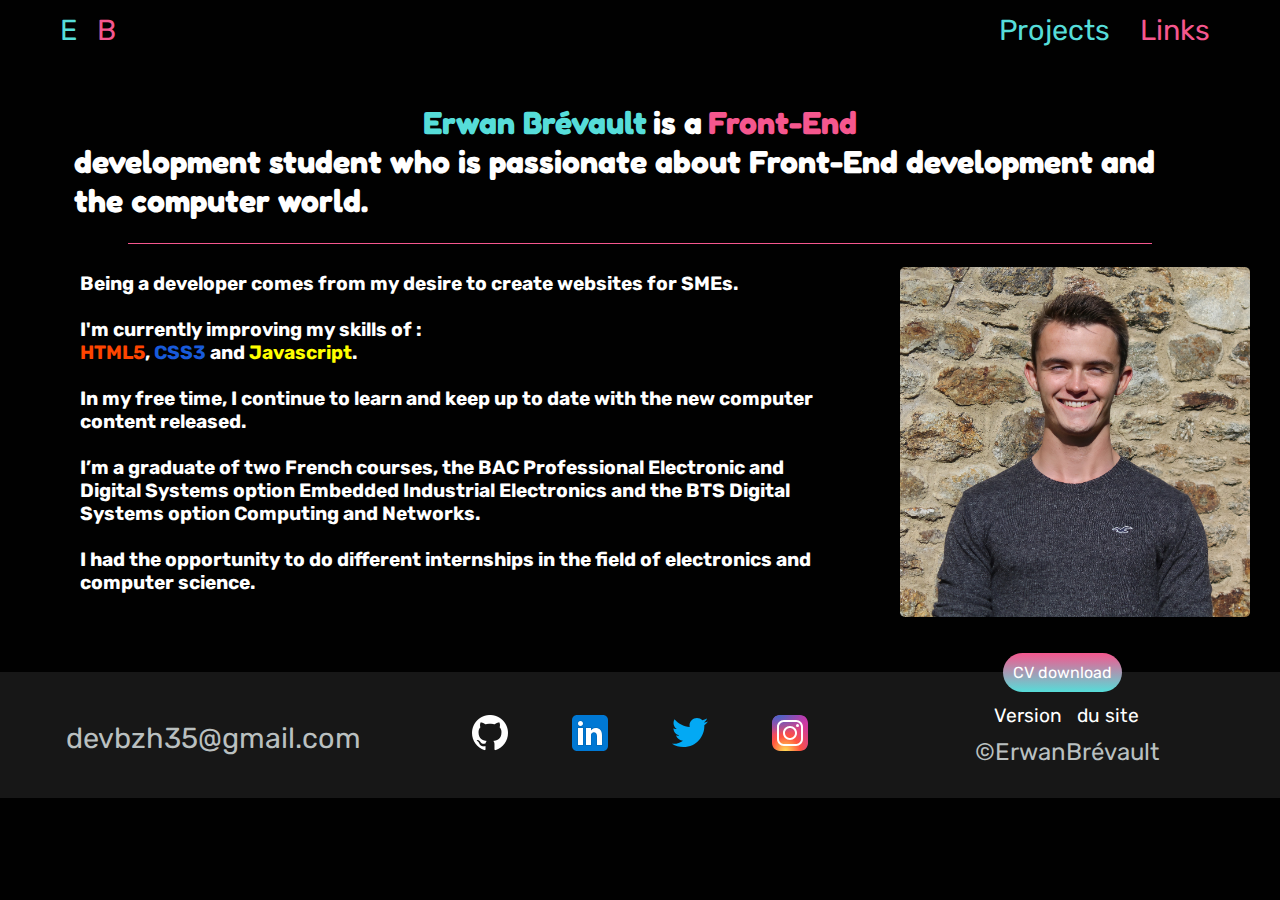
==== pages/en/index.html @ 04606137 "updateee" ====
<!DOCTYPE html>
<html lang="en">

<head>
  <meta charset="UTF-8" />
  <meta http-equiv="X-UA-Compatible" content="IE=edge" />
  <meta name="viewport" content="width=device-width, initial-scale=1.0" />
  <link rel="stylesheet" href="/pages/en/design/style.css" />
  <link href="https://emoji-css.afeld.me/emoji.css" rel="stylesheet" />
  <title>About Erwan</title>
</head>

<body>
  <!-- !header production -->
  <header>
    <section class="section-flex">
      <nav class="flex-nav nav-1">
        <p>
          <a href="/pages/en/index.html">
            <span class="colorBlue">E</span><span class="colorPink">B</span>
          </a>
        </p>
        <!--* create 3 buttons -->
        <ul>
          <li>
            <a href="/index.html"><i class="em em-fr"></i></a>
          </li>
          <li>
            <a href="/pages/en/pages/projects.html" class="colorBlue">Projects<i class="em em-dart"></i></a>
          </li>
          <li>
            <a href="/pages/en/pages/links.html" class="colorPink">Links<i class="em em-zap"></i></a>
          </li>
        </ul>
        <!-- *create button burger -->
        <div class="btn-burger">
          <div class="line-1"></div>
          <div class="line-2"></div>
          <div class="line-3"></div>
        </div>
      </nav>
      <div class="mobile-nav">
        <ul class="mobile-ul">
          <a href="/pages/en/pages/projects.html">Projects</a>
          </li>
          <li>
            <a href="/pages/en/pages/links.html">Links</a>
          </li>
          <li>
            <a href="/index.html">Version <i class="em em-fr"></i> du site</a>
          </li>
        </ul>
      </div>
    </section>
  </header>
  <!--? def title -->
  <h1>
    <span class="colorBlue">Erwan Brévault</span> is a <span class="colorPink">Front-End</span> development student who
    is
    passionate about Front-End development and the computer world.
  </h1>
  <hr class="hr">
  <!-- !create container -->
  <main>
    <section class="gridMain">
      <section class="gridFirst">
        <h2>
          <i class="em em-dart"></i> Being a developer comes from my desire to create websites for SMEs.
          <br><br>
          <i class="em em-art"></i> I'm currently improving my skills of : <br><span class="colorOrange">HTML5</span>,
          <span class="colorBlueB">CSS3</span> and <span class="colorYell">Javascript</span>.
          <br><br><i class="em em-chart_with_upwards_trend"></i> In my free time, I continue to learn and keep up to
          date
          with the new computer content released.
          <br><br><i class="em em-male-student"></i> I’m a graduate of two French courses, the BAC Professional
          Electronic
          and Digital Systems option Embedded Industrial Electronics and the BTS Digital Systems option Computing and
          Networks. <br><br> I had the opportunity to do different internships in the field of electronics and computer
          science.
        </h2>
      </section>
      <section class="gridSecond">
        <div class="img">
          <img class="sizepic" src="/pictures/profile-pic.jpg" alt="profile-picture" />
        </div>
        <a href="/ErwanBrevCV.pdf" download class="dwnld-btn">CV download</a>
      </section>
    </section>
    <!--! formspree contact form -->
    <script src="https://formspree.io/js/formbutton-v1.min.js" defer></script>
    <script>
      window.formbutton = window.formbutton || function () {
        (formbutton.q = formbutton.q || []).push(arguments)
      };
      /* customize formbutton below*/
      formbutton("create", {
        action: "https://formspree.io/f/xgedewzz",
        title: "How can we help?",
        fields: [{
            type: "email",
            label: "Email:",
            name: "email",
            required: true,
            placeholder: "your@email.com"
          },
          {
            type: "textarea",
            label: "Message:",
            name: "message",
            placeholder: "What's on your mind?",
          },
          {
            type: "submit"
          }
        ],
        styles: {
          title: {
            backgroundColor: "violet"
          },
          button: {
            backgroundColor: "violet"
          }
        }
      });
    </script>
  </main>
  <!-- !website's footer -->
  <footer>
    <section class="section-flex2">
      <nav class="wrapperFooter">
        <!-- *import social-logos -->
        <div class="wrapTop">
          <div id="pics">
            <a href="https://github.com/erwanbrev" target="_blank">
              <img src="/pictures/svg/icons8-github-4!.png" alt="github-logo" />
            </a>
            <a href="https://www.linkedin.com/in/erwanbrev/" target="_blank">
              <img src="/pictures/svg/icons8-linkedin.svg" alt="linkedin-logo" />
            </a>
            <a href="https://twitter.com/dev_bzh" target="_blank">
              <img src="/pictures/svg/icons8-twitter.svg" alt="twitter-logo" />
            </a>
            <a href="https://www.instagram.com/erwanbvt/" target="_blank"><img src="/pictures/svg/icons8-instagram.svg"
                alt="instagram-logo" />
            </a>
          </div>
        </div>
        <!-- *import mobile social-logos  -->
        <div id="picsMobile" class="wrapTop">
          <a href="https://github.com/erwanbrev">
            <img src="/pictures/svg/mobile/icons8-github-24-modified.png" alt="github-logo" />
          </a>
          <a href="https://www.linkedin.com/in/erwanbrev">
            <img src="/pictures/svg/mobile/icons8-linkedin.svg" alt="linkedin-logo" />
          </a>
          <a href="https://twitter.com/dev_bzh">
            <img src="/pictures/svg/mobile/icons8-twitter.svg" alt="twitter-logo" />
          </a>
          <a href="https://www.instagram.com/erwanbvt">
            <img src="/pictures/svg/mobile/icons8-instagram.svg" alt="instagram-logo" />
          </a>
        </div>
        <!-- !option to send mail after clicked -->
        <div id="mail" class="wrapBot">
          <a href="mailto:devbzh35@gmail.com">devbzh35@gmail.com</a>
        </div>
        <!-- *link to french version -->
        <div class="wrapSiteFR">
          <a href="/index.html">Version <i class="em em-fr"></i> du site</a>
        </div>
        <div class="wrapSign">
          <p>©ErwanBrévault</p>
        </div>
      </nav>
    </section>
  </footer>
  <script src="/pages/en/index.js"></script>
</body>

</html>
---- pages/en/design/style.css ----
/* police titre EB */
@import url("https://fonts.googleapis.com/css2?family=Fredoka+One&family=Rubik:wght@300;400;700&display=swap");

:root {
  --white: #ffffff;
  --pinkmo: #f5578e;
  --bluemo: #56ddd9;
  --grey: #bac0c0;
}

*,
*::after,
*::before {
  box-sizing: border-box;
  margin: 0;
  padding: 0;
}

/* bouton burger mobile */
.btn-burger div {
  height: 3px;
  width: 30px;
  background-color: var(--pinkmo);
  margin: 5px 0;
  transition: all 0.3s ease;
}

.btn-burger {
  display: none;
}

.mobile-nav {
  display: none;
}

/*!header building */

header {
  height: 80px;
}

.section-flex {
  height: 100%;
  margin-top: 1%;
}

nav {
  display: flex;
  align-items: center;
  justify-content: space-between;
}

/**sizing of logo */
nav p {
  margin-left: 50px;
}

nav span {
  font-size: 1.8rem;
  margin: 0 10px;
}

nav a {
  text-decoration: none;
}

/**button display*/
nav ul {
  list-style: none;
  display: flex;
  margin-right: 50px;
  margin-left: 50px;
}

nav ul li {
  font-size: 1.8rem;
  margin: 0 10px;
}

nav i {
  font-size: 20px;
  margin: 0 5px;
}

.colorWhite {
  color: var(--white);
}

.colorBlue {
  color: var(--bluemo);
}

.colorPink {
  color: var(--pinkmo);
}

.colorOrange {
  color: orangered;
}

.colorYell {
  color: yellow;
}

.colorBlueB {
  color: #185ada;
}

.colorGrey {
  color: var(--grey);
}

/* apparence des options */
ul a {
  text-decoration: none;
  color: var(--white);
}


body {
  font-family: "Rubik", "Arial";
  font-style: normal;
  background-color: #010101;
  background-size: cover;
  color: var(--white);
}

h1 {
  display: flex;
  font-family: "Fredoka One", "Arial";
  width: 90%;
  margin: auto;
  flex-wrap: wrap;
  justify-content: center;
  padding: 10px;
}

h1 span {
  margin: 0 .5%;
}

.hr {
  margin: 1% auto;
  background-color: var(--pinkmo);
  height: 1px;
  width: 80%;
  border: none;
}

.gridMain {
  display: grid;
  grid-template-columns: repeat(2, 1fr);
  grid-template-rows: repeat(1, 1fr);
  justify-items: center;
  margin: 1% 5%;
}

.gridFirst {
  grid-column: 1;
  grid-row: 1;
  width: 800px;
}

.gridSecond {
  grid-column: 2;
  grid-row: 1;
  margin-top: 3%;
  margin-left: 20%;
}

h2 {
  padding: 2%;
  font-size: 120%;
  width: 100%;
}

a.dwnld-btn {
  text-decoration: none;
  padding: 10px;
  background: linear-gradient(var(--pinkmo), var(--bluemo));
  color: white;
  border-radius: 25px;
  margin: 2.5% 8%;
  position: absolute;
  z-index: 3;
}

a.dwnld-btn:hover {
  background: linear-gradient(var(--bluemo), var(--pinkmo));
}

.img {
  display: block;
  position: relative;
  z-index: 1;
}

.sizepic {
  width: 350px;
  border-radius: 5px;
}

/* !website's footer */

.section-flex2 {
  display: grid;
  align-content: center;
}

footer {
  margin-top: 4%;
  display: grid;
  background-color: #171717;
  height: 14vh;
}

.wrapperFooter {
  width: 100%;
  display: grid;
  grid-template-columns: repeat(3, 1fr);
  grid-template-rows: repeat(2, 1fr);
  justify-items: center;
  align-items: center;
}

.wrapTop {
  grid-column: 2;
  grid-row: 1 / 3;
}

.wrapBot {
  grid-column: 1;
  grid-row: 1 / 3;
}

.wrapSiteFR {
  grid-column: 3;
  grid-row: 1;
  margin-bottom: 2%;
}

.wrapSiteFR a {
  list-style: none;
  text-decoration: none;
  color: var(--white);
  font-size: 1.2rem;
}

.wrapSign {
  grid-column: 3;
  grid-row: 2;
  color: var(--grey);
  font-size: 1.5rem;
}

.wrapSign p {
  margin-left: 0;
}

#pics {
  display: flex;
  width: 400px;
  justify-content: space-around;
}

#picsMobile {
  display: none;
}

#mail {
  margin-top: 5px;
  font-size: 1.8rem;
}

#mail a {
  text-decoration: none;
  color: var(--grey);
}

/*  */
/*  */
/*  */
/*  */
/*  */
/*  */
/*  */
/* ?footer resize full window */
@media screen and (max-width: 780px) {

  /* ! header */
  header {
    margin-top: 2%;
  }

  nav ul {
    margin-right: 2%;
  }

  .section-flex {
    width: 100%;
  }

  nav p {
    margin-left: 2%;
  }

  /* ! container */
  a.dwnld-btn {
    margin: 4% 14%;
  }

  h1 {
    width: 80%;
    font-size: 180%;
    justify-content: flex-start;
  }

  h1 span {
    margin: 0 0.8%;
  }

  .hr {
    height: 3px;
    margin: 2% auto;
  }

  .gridMain {
    display: grid;
    grid-template-columns: repeat(1, 1fr);
    grid-template-rows: repeat(1, 1fr);
    justify-items: center;
    margin: 5% 5%;
  }

  .gridFirst {
    grid-column: 1;
    grid-row: 1;
    width: 90%;
  }

  .gridSecond {
    margin-top: 10%;
    grid-column: 1;
    grid-row: 2;
    margin-left: 0;
  }

  /* MAIN */
  h2 {
    padding: 2%;
    font-size: 120%;
    width: 100%;
    line-height: 140%;
  }

  .img {
    display: block;
  }

  .sizepic {
    width: 320px;
  }


  /* !footer */

  #picsMobile {
    display: none;
  }

  footer {
    margin-top: 15%;
    width: 100%;
    height: 23vh;
  }

  .wrapperFooter {
    width: 100%;
    display: grid;
    grid-template-columns: repeat(1, 1fr);
    grid-template-rows: repeat(2, 1fr);
    justify-items: center;
  }

  .wrapTop {
    margin-top: 2%;
    width: 80%;
    grid-column: 1;
    grid-row: 1;
  }

  .wrapBot {
    grid-column: 1;
    grid-row: 2;
  }

  .wrapSiteFR {
    display: none;
  }

  .wrapSign {
    grid-column: 1;
    grid-row: 3;
    color: var(--bluemo);
    margin-bottom: 2%;
    font-size: 100%;
  }

  nav #pics {
    display: flex;
    justify-content: space-around;
    margin-left: 16%;
  }

  nav #picsMobile {
    display: none;
  }

  nav #mail {
    display: flex;
    font-size: 1rem;
    justify-content: center;
    width: 150px;
  }

  #mail a {
    text-decoration: none;
    color: var(--grey);
    font-size: 140%;
  }

}

/*  */
/*  */
/*  */
/*  */
/*  */
/*  */
/*  */
/*? mobile size */
/* ?400 x 786 */
@media screen and (max-width: 600px) {
  header {
    height: 50px;
    margin-bottom: 10px;
  }

  .section-flex {
    margin-bottom: 10px;
  }

  nav span {
    font-size: 1.8rem;
    margin: 0 10px;
  }

  nav a {
    text-decoration: none;
  }

  nav ul li {
    display: none;
  }

  nav p {
    margin-left: 10px;
  }

  /* button burger */
  .mobile-nav {
    display: inline-block;
    background: linear-gradient(#f5578e, #56ddd9);
    border-radius: 5px;
    width: 90%;
    top: 10%;
    right: 0;
    /* position and overflow are important to hide the menu burger */
    position: fixed;
    overflow: hidden;
    transform: translateX(100%);
    transition: transform 0.5s ease-in;
  }

  .mobile-ul {

    list-style: none;
    display: flex;
    flex-direction: column;
    align-items: center;
    justify-content: space-around;
    height: 40vh;
  }

  .mobile-ul a {
    color: var(--white);
  }

  .btn-burger {
    display: block;
    margin-right: 10px;
  }

  .mobile-nav-active {
    transform: translateX(-5%);
  }

  a.dwnld-btn {
    margin: 6% 8.5%;
  }

  h1 {
    width: 80%;
    flex-wrap: wrap;
    font-size: 140%;
    margin-left: 12%;
    padding: 10px;
  }

  h1 span {
    margin: 0 1%;
  }

  .hr {
    height: 3px;
    margin: 2% auto;
  }

  .gridMain {
    display: grid;
    grid-template-columns: repeat(1, 1fr);
    grid-template-rows: repeat(1, 1fr);
    justify-items: center;
    margin: 5% 5%;
  }

  .gridFirst {
    grid-column: 1;
    grid-row: 1;
    width: 300px;
  }

  .gridSecond {
    margin-top: 10%;
    grid-column: 1;
    grid-row: 2;
    margin-left: 0;
  }

  /* MAIN */
  h2 {
    padding: 2%;
    font-size: 90%;
    width: 100%;
    line-height: 140%;
  }

  .img {
    display: block;
  }

  .sizepic {
    width: 180px;
  }

  /* !footer */
  #pics {
    display: none;
  }

  footer {
    margin-top: 24%;
    display: grid;
    background-color: #171717;
    height: 14vh;
  }

  .wrapperFooter {
    width: 100%;
    display: grid;
    grid-template-columns: repeat(1, 1fr);
    grid-template-rows: repeat(2, 1fr);
    justify-items: center;
  }

  .wrapTop {
    margin-top: 2%;
    grid-column: 1;
    grid-row: 1;
  }

  .wrapBot {
    grid-column: 1;
    grid-row: 2;
    margin-left: 8%;
  }

  .wrapSiteFR {
    display: none;
  }

  .wrapSign {
    grid-column: 1;
    grid-row: 3;
    color: var(--bluemo);
    margin-bottom: 2%;
    font-size: .8rem;
  }

  nav #pics {
    display: none;
  }

  nav #picsMobile {
    display: flex;
    width: 60%;
    justify-content: space-around;
  }

  nav #mail {
    display: flex;
    margin-top: 5px;
    font-size: 1rem;
    justify-content: center;
    width: 150px;
    margin-right: 30px;
  }

  #mail a {
    text-decoration: none;
    color: var(--grey);
    font-size: 100%;
  }


  /* La classe toggle est créée directement en JS */
  .toggle .line-1 {
    transform: rotate(45deg) translateX(11px);
  }

  .toggle .line-2 {
    opacity: 0;
  }

  .toggle .line-3 {
    transform: rotate(-45deg) translateX(11px);
  }

  .mobile-img {
    display: block;
  }

  .desktop-img {
    display: none;
  }
}

/*  */
/*  */
/*  */
/*  */
/*  */
/*  */
/* ?1920 x 1080 PC  */
@media screen and (min-width: 1920px) {
  /* ?navbar */

  .flex-nav {
    height: 100px;
    margin-top: 1%;
  }

  /* ?definition du header */

  header {
    height: 80px;
  }

  nav span {
    font-size: 2.5rem;
    margin: 0 10px;
  }

  /* ?look of three options */

  nav ul li {
    font-size: 2.3rem;
    margin: 0 10px;
  }

  .gridMain {
    display: grid;
    grid-template-columns: repeat(2, 1fr);
    grid-template-rows: repeat(1, 1fr);
    justify-items: center;
    margin: 2% 5%;
  }

  .gridFirst {
    grid-column: 1;
    grid-row: 1;
    width: 1000px;
  }

  .gridSecond {
    grid-column: 2;
    grid-row: 1;
    margin-top: 2%;
    margin-left: 20%;
  }

  h2 {
    padding: 2%;
    font-size: 140%;
    width: 100%;
    line-height: 140%;
  }

  a.dwnld-btn {
    padding: 15px;
    margin: 3% 6.5%;
  }

  .img {
    display: block;
  }

  .sizepic {
    margin-top: 3%;
    width: 450px;
  }

  footer {
    margin-top: 5%;
    display: grid;
    background-color: #171717;
    height: 14vh;
  }

  .flex-nav2 {
    max-width: 100%;
    margin-top: 25px;
  }

  #pics {
    display: flex;
    width: 350px;
    margin-left: 20px;
    justify-content: space-around;
  }

  #picsMobile {
    display: none;
  }

  #mail {
    display: flex;
    margin-top: 5px;
    font-size: 1.8rem;
    justify-content: center;
    width: 300px;
    margin-right: 100px;
  }

  #mail a {
    text-decoration: none;
    color: var(--grey);
  }
}
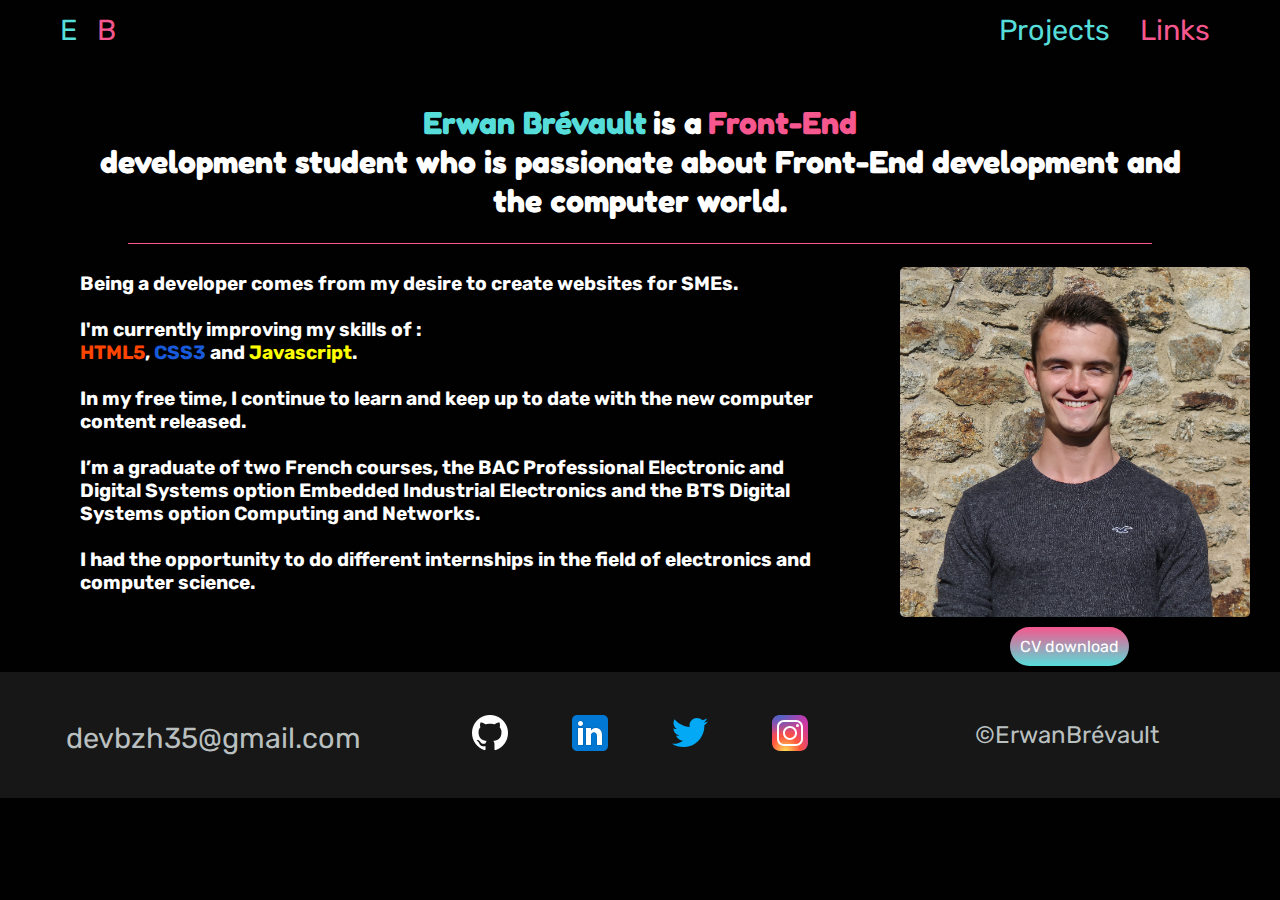
==== commit 5a9ed7e9: "maj" ====
--- a/pages/en/index.html
+++ b/pages/en/index.html
@@ -14,7 +14,7 @@
   <!-- !header production -->
   <header>
     <section class="section-flex">
-      <nav class="flex-nav nav-1">
+      <nav>
         <p>
           <a href="/pages/en/index.html">
             <span class="colorBlue">E</span><span class="colorPink">B</span>
@@ -164,10 +164,6 @@
         <div id="mail" class="wrapBot">
           <a href="mailto:devbzh35@gmail.com">devbzh35@gmail.com</a>
         </div>
-        <!-- *link to french version -->
-        <div class="wrapSiteFR">
-          <a href="/index.html">Version <i class="em em-fr"></i> du site</a>
-        </div>
         <div class="wrapSign">
           <p>©ErwanBrévault</p>
         </div>
--- a/pages/en/design/style.css
+++ b/pages/en/design/style.css
@@ -132,6 +132,7 @@
   margin: auto;
   flex-wrap: wrap;
   justify-content: center;
+  text-align: center;
   padding: 10px;
 }
 
@@ -180,7 +181,7 @@
   background: linear-gradient(var(--pinkmo), var(--bluemo));
   color: white;
   border-radius: 25px;
-  margin: 2.5% 8%;
+  margin: .5% 8.6%;
   position: absolute;
   z-index: 3;
 }
@@ -233,22 +234,9 @@
   grid-row: 1 / 3;
 }
 
-.wrapSiteFR {
-  grid-column: 3;
-  grid-row: 1;
-  margin-bottom: 2%;
-}
-
-.wrapSiteFR a {
-  list-style: none;
-  text-decoration: none;
-  color: var(--white);
-  font-size: 1.2rem;
-}
-
 .wrapSign {
   grid-column: 3;
-  grid-row: 2;
+  grid-row: 1 / 3;
   color: var(--grey);
   font-size: 1.5rem;
 }
@@ -312,7 +300,7 @@
   h1 {
     width: 80%;
     font-size: 180%;
-    justify-content: flex-start;
+    justify-content: center;
   }
 
   h1 span {
@@ -506,13 +494,13 @@
   }
 
   a.dwnld-btn {
-    margin: 6% 8.5%;
+    margin: 6% 8%;
   }
 
   h1 {
-    width: 80%;
     flex-wrap: wrap;
     font-size: 140%;
+    justify-content: center;
     margin-left: 12%;
     padding: 10px;
   }
@@ -718,7 +706,7 @@
 
   a.dwnld-btn {
     padding: 15px;
-    margin: 3% 6.5%;
+    margin: 1.2% 8.6%;
   }
 
   .img {
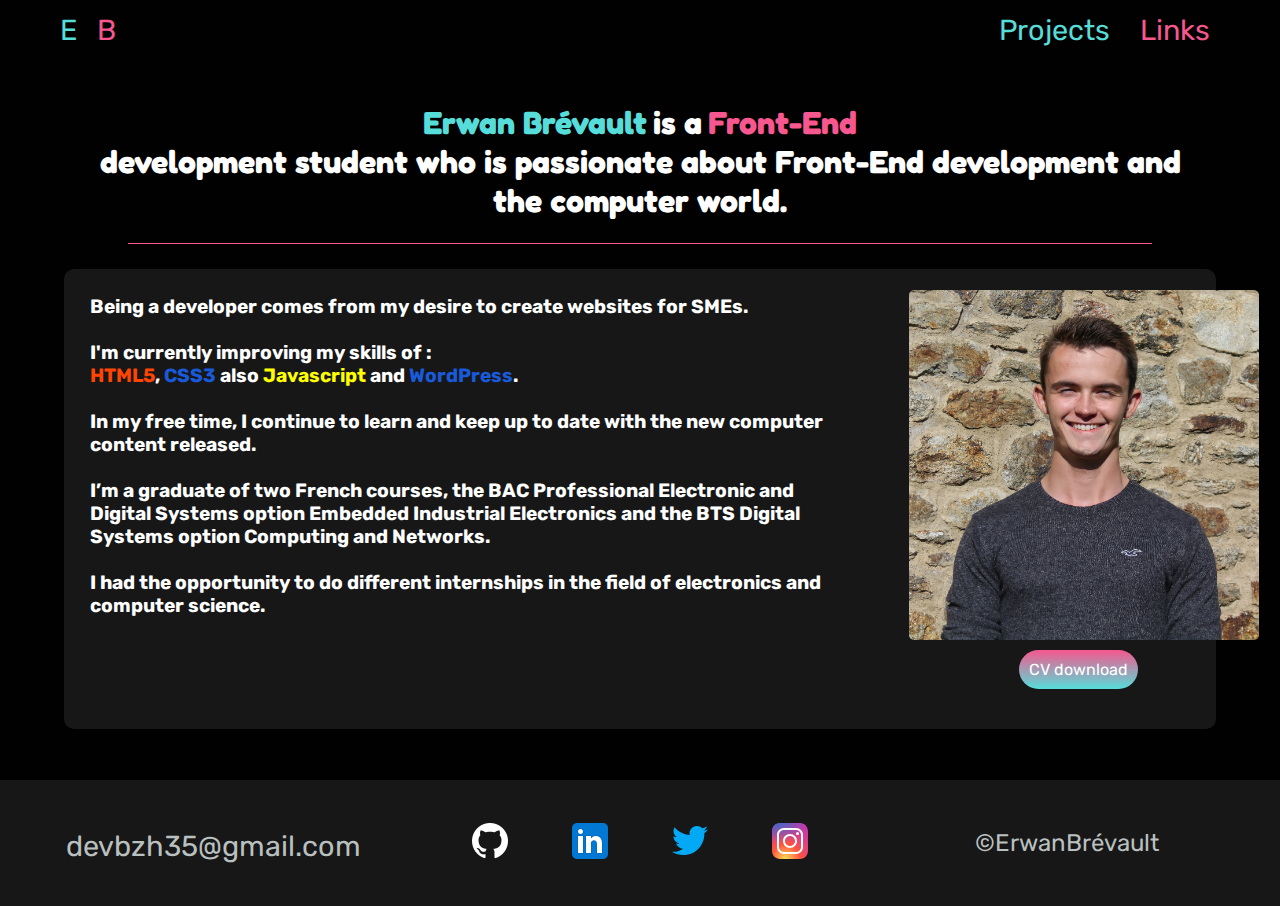
==== commit 6658d685: "last but not least" ====
--- a/pages/en/index.html
+++ b/pages/en/index.html
@@ -41,13 +41,14 @@
       </nav>
       <div class="mobile-nav">
         <ul class="mobile-ul">
-          <a href="/pages/en/pages/projects.html">Projects</a>
+          <li>
+            <a href="/pages/en/pages/projects.html">Projects<i class="em em-dart"></i></a>
           </li>
           <li>
-            <a href="/pages/en/pages/links.html">Links</a>
+            <a href="/pages/en/pages/links.html">Links<i class="em em-zap"></i></a>
           </li>
           <li>
-            <a href="/index.html">Version <i class="em em-fr"></i> du site</a>
+            <a href="/index.html"><i class="em em-fr"></i></a>
           </li>
         </ul>
       </div>
@@ -67,8 +68,11 @@
         <h2>
           <i class="em em-dart"></i> Being a developer comes from my desire to create websites for SMEs.
           <br><br>
-          <i class="em em-art"></i> I'm currently improving my skills of : <br><span class="colorOrange">HTML5</span>,
-          <span class="colorBlueB">CSS3</span> and <span class="colorYell">Javascript</span>.
+          <i class="em em-art"></i> I'm currently improving my skills of : <br><span class="colorOrange"
+            title="Language to structure a web site">HTML5</span>,
+          <span class="colorBlueB" title="Language to design a web interface">CSS3</span> also <span class="colorYell"
+            title="Language to make a web interface dynamic">Javascript</span> and
+          <span class="colorBlueB" title="CMS the most used in the world, 90% of existing sites">WordPress</span>.
           <br><br><i class="em em-chart_with_upwards_trend"></i> In my free time, I continue to learn and keep up to
           date
           with the new computer content released.
--- a/pages/en/design/style.css
+++ b/pages/en/design/style.css
@@ -6,6 +6,7 @@
   --pinkmo: #f5578e;
   --bluemo: #56ddd9;
   --grey: #bac0c0;
+  --bgtwo: #171717;
 }
 
 *,
@@ -80,6 +81,7 @@
 nav i {
   font-size: 20px;
   margin: 0 5px;
+  margin-bottom: 6%;
 }
 
 .colorWhite {
@@ -108,6 +110,10 @@
 
 .colorGrey {
   color: var(--grey);
+}
+
+.bgtwo {
+  color: var(--bgtwo);
 }
 
 /* apparence des options */
@@ -115,7 +121,6 @@
   text-decoration: none;
   color: var(--white);
 }
-
 
 body {
   font-family: "Rubik", "Arial";
@@ -141,7 +146,8 @@
 }
 
 .hr {
-  margin: 1% auto;
+  margin: 2% auto;
+  margin-top: 1%;
   background-color: var(--pinkmo);
   height: 1px;
   width: 80%;
@@ -154,6 +160,10 @@
   grid-template-rows: repeat(1, 1fr);
   justify-items: center;
   margin: 1% 5%;
+  height: 460px;
+  padding: 10px;
+  background-color: var(--bgtwo);
+  border-radius: 10px;
 }
 
 .gridFirst {
@@ -201,6 +211,10 @@
   border-radius: 5px;
 }
 
+.sizepic:hover {
+  width: 380px;
+}
+
 /* !website's footer */
 
 .section-flex2 {
@@ -251,6 +265,10 @@
   justify-content: space-around;
 }
 
+#pics img:hover {
+  width: 60px;
+}
+
 #picsMobile {
   display: none;
 }
@@ -315,30 +333,34 @@
   .gridMain {
     display: grid;
     grid-template-columns: repeat(1, 1fr);
-    grid-template-rows: repeat(1, 1fr);
+    grid-template-rows: repeat(2, 1fr);
     justify-items: center;
     margin: 5% 5%;
+    height: 1040px;
   }
 
   .gridFirst {
     grid-column: 1;
     grid-row: 1;
     width: 90%;
+    height: 85%;
+    padding: 2%;
   }
 
   .gridSecond {
-    margin-top: 10%;
     grid-column: 1;
     grid-row: 2;
     margin-left: 0;
+    margin-top: 4%;
+    margin-bottom: 4%;
   }
 
   /* MAIN */
   h2 {
-    padding: 2%;
     font-size: 120%;
     width: 100%;
     line-height: 140%;
+    margin-bottom: 0;
   }
 
   .img {
@@ -359,7 +381,7 @@
   footer {
     margin-top: 15%;
     width: 100%;
-    height: 23vh;
+    height: 27vh;
   }
 
   .wrapperFooter {
@@ -380,10 +402,6 @@
   .wrapBot {
     grid-column: 1;
     grid-row: 2;
-  }
-
-  .wrapSiteFR {
-    display: none;
   }
 
   .wrapSign {
@@ -477,7 +495,7 @@
     flex-direction: column;
     align-items: center;
     justify-content: space-around;
-    height: 40vh;
+    height: 46vh;
   }
 
   .mobile-ul a {
@@ -493,16 +511,17 @@
     transform: translateX(-5%);
   }
 
+  h1 {
+    width: 85%;
+    margin: auto;
+    font-size: 160%;
+    justify-content: center;
+    padding: 10px;
+    text-align: center;
+  }
+
   a.dwnld-btn {
-    margin: 6% 8%;
-  }
-
-  h1 {
-    flex-wrap: wrap;
-    font-size: 140%;
-    justify-content: center;
-    margin-left: 12%;
-    padding: 10px;
+    margin: 4% 7.5%;
   }
 
   h1 span {
@@ -517,15 +536,17 @@
   .gridMain {
     display: grid;
     grid-template-columns: repeat(1, 1fr);
-    grid-template-rows: repeat(1, 1fr);
+    grid-template-rows: repeat(2, 1fr);
     justify-items: center;
     margin: 5% 5%;
+    height: 790px;
   }
 
   .gridFirst {
     grid-column: 1;
     grid-row: 1;
     width: 300px;
+    text-align: center;
   }
 
   .gridSecond {
@@ -557,10 +578,10 @@
   }
 
   footer {
-    margin-top: 24%;
+    margin-top: 12%;
     display: grid;
     background-color: #171717;
-    height: 14vh;
+    height: 18vh;
   }
 
   .wrapperFooter {
@@ -581,10 +602,6 @@
     grid-column: 1;
     grid-row: 2;
     margin-left: 8%;
-  }
-
-  .wrapSiteFR {
-    display: none;
   }
 
   .wrapSign {
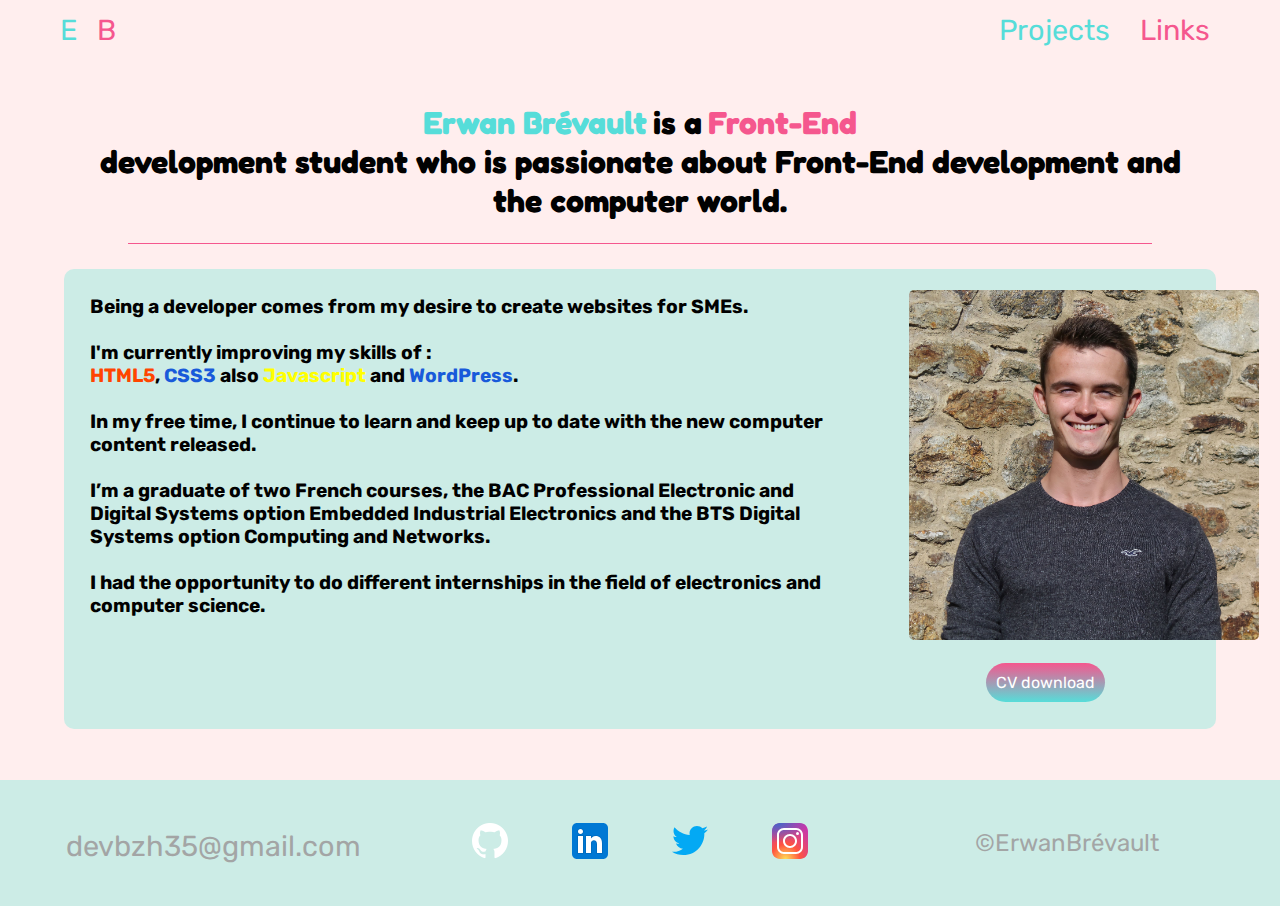
==== commit 1f7e1df6: "MAJ UPDATE vTwo" ====
--- a/pages/en/index.html
+++ b/pages/en/index.html
@@ -5,7 +5,11 @@
   <meta charset="UTF-8" />
   <meta http-equiv="X-UA-Compatible" content="IE=edge" />
   <meta name="viewport" content="width=device-width, initial-scale=1.0" />
-  <link rel="stylesheet" href="/pages/en/design/style.css" />
+  <link rel="stylesheet" href="/design/style.css" />
+  <link rel="stylesheet" href="/design/styleBase.css" />
+  <link rel="stylesheet"
+    href="https://fonts.googleapis.com/css2?family=Fredoka+One&family=Rubik:wght@300;400;700&display=swap"
+    type="text/css">
   <link href="https://emoji-css.afeld.me/emoji.css" rel="stylesheet" />
   <title>About Erwan</title>
 </head>
@@ -55,7 +59,7 @@
     </section>
   </header>
   <!--? def title -->
-  <h1>
+  <h1 class="indexTitle" id="indexTitleEN">
     <span class="colorBlue">Erwan Brévault</span> is a <span class="colorPink">Front-End</span> development student who
     is
     passionate about Front-End development and the computer world.
@@ -174,7 +178,7 @@
       </nav>
     </section>
   </footer>
-  <script src="/pages/en/index.js"></script>
+  <script src="/index.js"></script>
 </body>
 
 </html>--- a/design/style.css
+++ b/design/style.css
@@ -0,0 +1,394 @@
+/* bouton burger mobile */
+.btn-burger div {
+  height: 3px;
+  width: 30px;
+  background-color: var(--pinkmo);
+  margin: 5px 0;
+  transition: all 0.3s ease;
+}
+
+.btn-burger {
+  display: none;
+}
+
+.mobile-nav {
+  display: none;
+}
+
+.indexTitle {
+  display: flex;
+  font-family: "Fredoka One", "Arial";
+  width: 90%;
+  margin: auto;
+  flex-wrap: wrap;
+  justify-content: center;
+  padding: 10px;
+}
+
+#indexTitleEN {
+  text-align: center;
+}
+
+h1 span {
+  margin: 0 .5%;
+}
+
+.hr {
+  margin: 2% auto;
+  margin-top: 1%;
+  background-color: var(--pinkmo);
+  height: 1px;
+  width: 80%;
+  border: none;
+}
+
+.gridMain {
+  display: grid;
+  grid-template-columns: repeat(2, 1fr);
+  grid-template-rows: repeat(1, 1fr);
+  justify-items: center;
+  margin: 1% 5%;
+  height: 460px;
+  padding: 10px;
+  border-radius: 10px;
+}
+
+.gridFirst {
+  grid-column: 1;
+  grid-row: 1;
+  width: 800px;
+}
+
+.gridSecond {
+  grid-column: 2;
+  grid-row: 1;
+  margin-top: 3%;
+  margin-left: 20%;
+}
+
+h2 {
+  padding: 2%;
+  font-size: 120%;
+  width: 100%;
+}
+
+a.dwnld-btn {
+  text-decoration: none;
+  padding: 10px;
+  background: linear-gradient(var(--pinkmo), var(--bluemo));
+  color: white;
+  border-radius: 25px;
+  margin: 1.5% 6%;
+  position: absolute;
+  z-index: 3;
+}
+
+a.dwnld-btn:hover {
+  background: linear-gradient(var(--bluemo), var(--pinkmo));
+}
+
+.img {
+  display: block;
+  position: relative;
+  z-index: 1;
+}
+
+.sizepic {
+  width: 350px;
+  border-radius: 5px;
+}
+
+.sizepic:hover {
+  width: 380px;
+}
+
+/* !website's footer */
+
+.section-flex2 {
+  display: grid;
+  align-content: center;
+}
+
+footer {
+  margin-top: 4%;
+}
+
+
+/*  */
+/*  */
+/*  */
+/*  */
+/*  */
+/*  */
+/*  */
+/* ?footer resize full window */
+@media screen and (max-width: 780px) {
+
+  /* ! header */
+  header {
+    margin-top: 2%;
+  }
+
+  nav ul {
+    margin-right: 2%;
+  }
+
+  .section-flex {
+    width: 100%;
+  }
+
+  nav p {
+    margin-left: 2%;
+  }
+
+  /* ! container */
+
+  a.dwnld-btn {
+    margin: 4% 8%;
+  }
+
+  h1 {
+    width: 80%;
+    font-size: 180%;
+    justify-content: center;
+    text-align: center;
+  }
+
+  h1 span {
+    margin: 0 0.8%;
+  }
+
+  .hr {
+    height: 3px;
+    margin: 2% auto;
+  }
+
+  .gridMain {
+    display: grid;
+    grid-template-columns: repeat(1, 1fr);
+    grid-template-rows: repeat(2, 1fr);
+    justify-items: center;
+    margin: 5% 5%;
+    height: 1040px;
+  }
+
+  .gridFirst {
+    grid-column: 1;
+    grid-row: 1;
+    width: 90%;
+    height: 85%;
+    padding: 2%;
+  }
+
+  .gridSecond {
+    grid-column: 1;
+    grid-row: 2;
+    margin-left: 0;
+    margin-top: 4%;
+    margin-bottom: 4%;
+  }
+
+  /* MAIN */
+  h2 {
+    font-size: 120%;
+    width: 100%;
+    line-height: 140%;
+    margin-bottom: 0;
+  }
+
+  .img {
+    display: block;
+  }
+
+  .sizepic {
+    width: 320px;
+  }
+
+
+  /* !footer */
+
+  #picsMobile {
+    display: none;
+  }
+
+  footer {
+    margin-top: 15%;
+    width: 100%;
+    height: 27vh;
+  }
+
+  .wrapperFooter {
+    width: 100%;
+    display: grid;
+    grid-template-columns: repeat(1, 1fr);
+    grid-template-rows: repeat(2, 1fr);
+    justify-items: center;
+  }
+
+  .wrapTop {
+    margin-top: 2%;
+    width: 80%;
+    grid-column: 1;
+    grid-row: 1;
+  }
+
+  .wrapBot {
+    grid-column: 1;
+    grid-row: 2;
+  }
+
+  .wrapSign {
+    grid-column: 1;
+    grid-row: 3;
+    color: var(--bluemo);
+    margin-bottom: 2%;
+    font-size: 100%;
+  }
+
+  nav #pics {
+    display: flex;
+    justify-content: space-around;
+    margin-left: 16%;
+  }
+
+  nav #picsMobile {
+    display: none;
+  }
+
+  nav #mail {
+    display: flex;
+    font-size: 1rem;
+    justify-content: center;
+    width: 150px;
+  }
+
+  #mail a {
+    text-decoration: none;
+    color: var(--grey);
+    font-size: 140%;
+  }
+
+}
+
+/*  */
+/*  */
+/*  */
+/*  */
+/*  */
+/*  */
+/*  */
+/*? mobile size */
+/* ?400 x 786 */
+@media screen and (max-width: 600px) {
+  h1 {
+    width: 85%;
+    margin: auto;
+    font-size: 160%;
+    justify-content: center;
+    padding: 10px;
+    text-align: center;
+  }
+
+  a.dwnld-btn {
+    margin: 4% auto;
+  }
+
+  .hr {
+    height: 3px;
+    margin: 2% auto;
+  }
+
+  .gridMain {
+    display: grid;
+    grid-template-columns: repeat(1, 1fr);
+    grid-template-rows: repeat(2, 1fr);
+    justify-items: center;
+    margin: 5% 5%;
+    height: 890px;
+  }
+
+  .gridFirst {
+    grid-column: 1;
+    grid-row: 1;
+    width: 300px;
+    text-align: center;
+  }
+
+  .gridSecond {
+    margin-top: 10%;
+    grid-column: 1;
+    grid-row: 2;
+    margin-bottom: 0%;
+  }
+
+  /* MAIN */
+  h2 {
+    padding: 2%;
+    font-size: 90%;
+    width: 100%;
+    line-height: 140%;
+  }
+
+  .img {
+    display: block;
+  }
+
+  .sizepic {
+    width: 190px;
+  }
+}
+
+/*  */
+/*  */
+/*  */
+/*  */
+/*  */
+/*  */
+/* ?1920 x 1080 PC  */
+@media screen and (min-width: 1920px) {
+
+  /* !container */
+  .gridMain {
+    display: grid;
+    grid-template-columns: repeat(2, 1fr);
+    grid-template-rows: repeat(1, 1fr);
+    justify-items: center;
+    margin: 2% auto;
+    width: 1250px;
+    height: 620px;
+  }
+
+  .gridFirst {
+    grid-column: 1;
+    grid-row: 1;
+    width: 721px;
+  }
+
+  .gridSecond {
+    grid-column: 2;
+    grid-row: 1;
+    margin-top: 2%;
+    margin-left: 1%;
+  }
+
+  h2 {
+    padding: 2%;
+    font-size: 140%;
+    width: 100%;
+    line-height: 140%;
+  }
+
+  a.dwnld-btn {
+    padding: 15px;
+    margin: 1.2% 6.8%;
+  }
+
+  .img {
+    display: block;
+  }
+
+  .sizepic {
+    margin-top: 3%;
+    width: 450px;
+  }
+}--- a/design/styleBase.css
+++ b/design/styleBase.css
@@ -0,0 +1,457 @@
+/* !STYLE POUR DEFINIR UN MODELE UNIVERSEL */
+/* !definition taille de page */
+*,
+*::after,
+*::before {
+    box-sizing: border-box;
+    margin: 0;
+    padding: 0;
+}
+
+/* !couleurs prédéfinies */
+:root {
+    --pinkmo: #f5578e;
+    --bluemo: #56ddd9;
+    --grey: #bac0c0;
+    --greyBis: #A3A5A5;
+    --bgtwo: #171717;
+    --bgBlack: #010101;
+    --bgWhite: #ffeeee;
+    --bgtwoBis: #CCECE6;
+}
+
+/* !definition du body */
+body {
+    font-family: "Rubik", "Arial";
+    font-style: normal;
+    /* !style de base avant retouche avec @media */
+    /* background-color: var(--bgBlack);
+    background-size: cover;
+    color: var(--bgWhite); */
+}
+
+/* !style sans inclure couleur dans le body */
+/* !dark theme du systeme */
+@media (prefers-color-scheme: dark) {
+    body {
+        background-color: var(--bgBlack);
+        background-size: cover;
+        color: var(--bgWhite);
+    }
+
+    .gridMain,
+    .containerV2,
+    #proj,
+    footer {
+        background-color: var(--bgtwo);
+    }
+
+    .containerV2 a {
+        color: var(--bgWhite);
+    }
+
+    #mail a,
+    .wrapSign {
+        color: var(--grey);
+    }
+
+    #proj img {
+        border: var(--bgWhite) 1px solid;
+        box-shadow: 7px 7px 8px var(--bgWhite);
+    }
+}
+
+/* !light theme du systeme */
+@media (prefers-color-scheme: light) {
+    body {
+        background-color: var(--bgWhite);
+        background-size: cover;
+        color: var(--bgBlack);
+    }
+
+    .gridMain,
+    .containerV2,
+    #proj,
+    footer {
+        background-color: var(--bgtwoBis);
+    }
+
+    .containerV2 a {
+        color: var(--bgBlack);
+    }
+
+    #mail a,
+    .wrapSign {
+        color: var(--greyBis);
+    }
+
+    #proj img {
+        border: var(--greyBis) 1px solid;
+        box-shadow: 7px 7px 8px var(--greyBis);
+    }
+}
+
+/* ! */
+
+/* !definiton variables de couleurs */
+.colorWhite {
+    color: var(--bgWhite);
+}
+
+.colorBlue {
+    color: var(--bluemo);
+}
+
+.colorPink {
+    color: var(--pinkmo);
+}
+
+.colorOrange {
+    color: orangered;
+}
+
+.colorYell {
+    color: yellow;
+}
+
+.colorBlueB {
+    color: #185ada;
+}
+
+.colorGrey {
+    color: var(--grey);
+}
+
+.bgtwo {
+    color: var(--bgtwo);
+}
+
+/* !header */
+
+/*!header building */
+
+header {
+    height: 80px;
+}
+
+.section-flex {
+    height: 100%;
+    margin-top: 1%;
+}
+
+nav {
+    display: flex;
+    align-items: center;
+    justify-content: space-between;
+}
+
+/**sizing of logo */
+nav p {
+    margin-left: 50px;
+}
+
+nav span {
+    font-size: 1.8rem;
+    margin: 0 10px;
+}
+
+nav a {
+    text-decoration: none;
+}
+
+/**button display*/
+nav ul {
+    list-style: none;
+    display: flex;
+    margin-right: 50px;
+    margin-left: 50px;
+}
+
+nav ul li {
+    font-size: 1.8rem;
+    margin: 0 10px;
+}
+
+nav i {
+    font-size: 20px;
+    margin: 0 5px;
+    margin-bottom: 6%;
+}
+
+/* apparence des options */
+ul a {
+    text-decoration: none;
+}
+
+/* !footer*/
+footer {
+    display: grid;
+    height: 14vh;
+}
+
+.wrapperFooter {
+    width: 100%;
+    display: grid;
+    grid-template-columns: repeat(3, 1fr);
+    grid-template-rows: repeat(2, 1fr);
+    justify-items: center;
+    align-items: center;
+}
+
+.wrapTop {
+    grid-column: 2;
+    grid-row: 1 / 3;
+}
+
+.wrapBot {
+    grid-column: 1;
+    grid-row: 1 / 3;
+}
+
+.wrapSign {
+    grid-column: 3;
+    grid-row: 1 / 3;
+    font-size: 1.5rem;
+}
+
+.wrapSign p {
+    margin-left: 0;
+}
+
+#pics {
+    display: flex;
+    width: 400px;
+    justify-content: space-around;
+}
+
+#pics img:hover {
+    width: 60px;
+}
+
+#picsMobile {
+    display: none;
+}
+
+#mail {
+    margin-top: 5px;
+    font-size: 1.8rem;
+}
+
+#mail a {
+    text-decoration: none;
+}
+
+/* !responsive mobile */
+@media screen and (max-width: 600px) {
+
+    /* !header */
+    header {
+        height: 14vh;
+    }
+
+    .section-flex {
+        margin-bottom: 10px;
+    }
+
+    nav span {
+        font-size: 1.8rem;
+        margin: 0 10px;
+    }
+
+    nav a {
+        text-decoration: none;
+    }
+
+    nav ul li {
+        display: none;
+    }
+
+    nav p {
+        margin-left: 10px;
+    }
+
+    /* !button burger */
+    .mobile-nav {
+        display: inline-block;
+        background: linear-gradient(#f5578e, #56ddd9);
+        border-radius: 5px;
+        width: 90%;
+        top: 10%;
+        right: 0;
+        /* position and overflow are important to hide the menu burger */
+        position: fixed;
+        overflow: hidden;
+        transform: translateX(100%);
+        transition: transform 0.5s ease-in;
+    }
+
+    .mobile-ul {
+
+        list-style: none;
+        display: flex;
+        flex-direction: column;
+        align-items: center;
+        justify-content: space-around;
+        height: 46vh;
+    }
+
+    .mobile-ul a {
+        color: var(--bgWhite);
+    }
+
+    .btn-burger {
+        display: block;
+        margin-right: 10px;
+    }
+
+    .mobile-nav-active {
+        transform: translateX(-5%);
+    }
+
+    /* !footer */
+    #pics {
+        display: none;
+    }
+
+    footer {
+        margin-top: 12.5%;
+        display: grid;
+        height: 18vh;
+    }
+
+    .wrapperFooter {
+        width: 100%;
+        display: grid;
+        grid-template-columns: repeat(1, 1fr);
+        grid-template-rows: repeat(2, 1fr);
+        justify-items: center;
+    }
+
+    .wrapTop {
+        margin-top: 2%;
+        grid-column: 1;
+        grid-row: 1;
+    }
+
+    .wrapBot {
+        grid-column: 1;
+        grid-row: 2;
+        margin-left: 8%;
+    }
+
+    .wrapSign {
+        grid-column: 1;
+        grid-row: 3;
+        color: var(--bluemo);
+        margin-bottom: 2%;
+        font-size: .8rem;
+    }
+
+    nav #pics {
+        display: none;
+    }
+
+    nav #picsMobile {
+        display: flex;
+        width: 60%;
+        justify-content: space-around;
+    }
+
+    nav #mail {
+        display: flex;
+        margin-top: 5px;
+        font-size: 1rem;
+        justify-content: center;
+        width: 150px;
+        margin-right: 30px;
+    }
+
+    #mail a {
+        text-decoration: none;
+        color: var(--grey);
+        font-size: 100%;
+    }
+
+
+    /* La classe toggle est créée directement en JS */
+    .toggle .line-1 {
+        transform: rotate(45deg) translateX(11px);
+    }
+
+    .toggle .line-2 {
+        opacity: 0;
+    }
+
+    .toggle .line-3 {
+        transform: rotate(-45deg) translateX(11px);
+    }
+
+    .mobile-img {
+        display: block;
+    }
+
+    .desktop-img {
+        display: none;
+    }
+}
+
+/* ?1920 x 1080 PC  */
+@media screen and (min-width: 1920px) {
+
+    /* !header */
+    .flex-nav {
+        height: 100px;
+        margin-top: 1%;
+    }
+
+
+    header {
+        height: 80px;
+    }
+
+    nav span {
+        font-size: 2.5rem;
+        margin: 0 10px;
+    }
+
+    nav ul li {
+        font-size: 2.3rem;
+        margin: 0 10px;
+    }
+
+    /* !footer */
+    footer {
+        margin-top: 2%;
+        display: grid;
+        height: 14vh;
+    }
+
+    .flex-nav2 {
+        max-width: 100%;
+        margin-top: 25px;
+    }
+
+    #pics {
+        display: flex;
+        width: 350px;
+        margin-left: 20px;
+        justify-content: space-around;
+    }
+
+    #picsMobile {
+        display: none;
+    }
+
+    #mail {
+        display: flex;
+        margin-top: 5px;
+        font-size: 1.8rem;
+        justify-content: center;
+        width: 300px;
+        margin-right: 100px;
+    }
+
+    #mail a {
+        text-decoration: none;
+    }
+}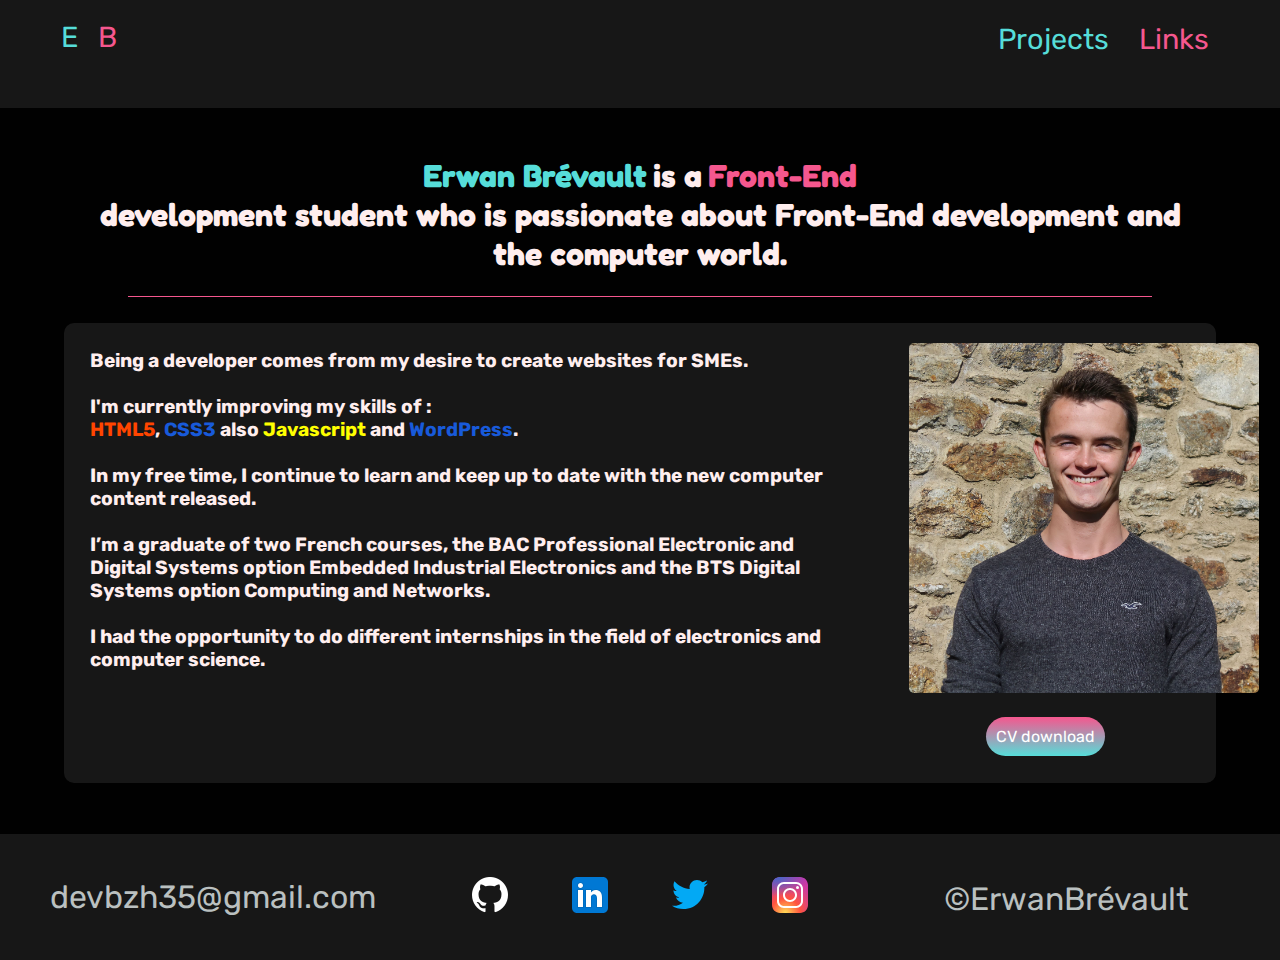
==== commit c7198829: "changes css responsive" ====
--- a/pages/en/index.html
+++ b/pages/en/index.html
@@ -155,17 +155,14 @@
         </div>
         <!-- *import mobile social-logos  -->
         <div id="picsMobile" class="wrapTop">
-          <a href="https://github.com/erwanbrev">
-            <img src="/pictures/svg/mobile/icons8-github-24-modified.png" alt="github-logo" />
+          <a href="https://github.com/erwanbrev" target="_blank">
+            <img src="/pictures/svg/mobile/icons8-github.svg" alt="github-logo" />
           </a>
-          <a href="https://www.linkedin.com/in/erwanbrev">
+          <a href="https://www.linkedin.com/in/erwanbrev" target="_blank">
             <img src="/pictures/svg/mobile/icons8-linkedin.svg" alt="linkedin-logo" />
           </a>
-          <a href="https://twitter.com/dev_bzh">
+          <a href="https://twitter.com/dev_bzh" target="_blank">
             <img src="/pictures/svg/mobile/icons8-twitter.svg" alt="twitter-logo" />
-          </a>
-          <a href="https://www.instagram.com/erwanbvt">
-            <img src="/pictures/svg/mobile/icons8-instagram.svg" alt="instagram-logo" />
           </a>
         </div>
         <!-- !option to send mail after clicked -->
--- a/design/style.css
+++ b/design/style.css
@@ -23,6 +23,7 @@
   flex-wrap: wrap;
   justify-content: center;
   padding: 10px;
+  margin-top: 3%;
 }
 
 #indexTitleEN {
@@ -147,11 +148,12 @@
     margin: 4% 8%;
   }
 
-  h1 {
+  .indexTitle {
     width: 80%;
     font-size: 180%;
     justify-content: center;
     text-align: center;
+    margin-top: 3%;
   }
 
   h1 span {
@@ -203,192 +205,128 @@
   .sizepic {
     width: 320px;
   }
-
-
-  /* !footer */
-
-  #picsMobile {
-    display: none;
-  }
-
-  footer {
-    margin-top: 15%;
-    width: 100%;
-    height: 27vh;
-  }
-
-  .wrapperFooter {
-    width: 100%;
-    display: grid;
-    grid-template-columns: repeat(1, 1fr);
-    grid-template-rows: repeat(2, 1fr);
-    justify-items: center;
-  }
-
-  .wrapTop {
-    margin-top: 2%;
-    width: 80%;
-    grid-column: 1;
-    grid-row: 1;
-  }
-
-  .wrapBot {
-    grid-column: 1;
-    grid-row: 2;
-  }
-
-  .wrapSign {
-    grid-column: 1;
-    grid-row: 3;
-    color: var(--bluemo);
-    margin-bottom: 2%;
-    font-size: 100%;
-  }
-
-  nav #pics {
-    display: flex;
-    justify-content: space-around;
-    margin-left: 16%;
-  }
-
-  nav #picsMobile {
-    display: none;
-  }
-
-  nav #mail {
-    display: flex;
-    font-size: 1rem;
-    justify-content: center;
-    width: 150px;
-  }
-
-  #mail a {
-    text-decoration: none;
-    color: var(--grey);
-    font-size: 140%;
-  }
-
-}
-
-/*  */
-/*  */
-/*  */
-/*  */
-/*  */
-/*  */
-/*  */
-/*? mobile size */
-/* ?400 x 786 */
-@media screen and (max-width: 600px) {
-  h1 {
-    width: 85%;
-    margin: auto;
-    font-size: 160%;
-    justify-content: center;
-    padding: 10px;
-    text-align: center;
-  }
-
-  a.dwnld-btn {
-    margin: 4% auto;
-  }
-
-  .hr {
-    height: 3px;
-    margin: 2% auto;
-  }
-
-  .gridMain {
-    display: grid;
-    grid-template-columns: repeat(1, 1fr);
-    grid-template-rows: repeat(2, 1fr);
-    justify-items: center;
-    margin: 5% 5%;
-    height: 890px;
-  }
-
-  .gridFirst {
-    grid-column: 1;
-    grid-row: 1;
-    width: 300px;
-    text-align: center;
-  }
-
-  .gridSecond {
-    margin-top: 10%;
-    grid-column: 1;
-    grid-row: 2;
-    margin-bottom: 0%;
-  }
-
-  /* MAIN */
-  h2 {
-    padding: 2%;
-    font-size: 90%;
-    width: 100%;
-    line-height: 140%;
-  }
-
-  .img {
-    display: block;
-  }
-
-  .sizepic {
-    width: 190px;
-  }
-}
-
-/*  */
-/*  */
-/*  */
-/*  */
-/*  */
-/*  */
-/* ?1920 x 1080 PC  */
-@media screen and (min-width: 1920px) {
-
-  /* !container */
-  .gridMain {
-    display: grid;
-    grid-template-columns: repeat(2, 1fr);
-    grid-template-rows: repeat(1, 1fr);
-    justify-items: center;
-    margin: 2% auto;
-    width: 1250px;
-    height: 620px;
-  }
-
-  .gridFirst {
-    grid-column: 1;
-    grid-row: 1;
-    width: 721px;
-  }
-
-  .gridSecond {
-    grid-column: 2;
-    grid-row: 1;
-    margin-top: 2%;
-    margin-left: 1%;
-  }
-
-  h2 {
-    padding: 2%;
-    font-size: 140%;
-    width: 100%;
-    line-height: 140%;
-  }
-
-  a.dwnld-btn {
-    padding: 15px;
-    margin: 1.2% 6.8%;
-  }
-
-  .img {
-    display: block;
-  }
-
-  .sizepic {
-    margin-top: 3%;
-    width: 450px;
-  }
-}+}
+
+  /*  */
+  /*  */
+  /*  */
+  /*  */
+  /*  */
+  /*  */
+  /*  */
+  /*? mobile size */
+  /* ?400 x 786 */
+  @media screen and (max-width: 600px) {
+    .indexTitle {
+      width: 85%;
+      margin: auto;
+      font-size: 160%;
+      justify-content: center;
+      padding: 10px;
+      text-align: center;
+      margin-top: 3%;
+    }
+
+    a.dwnld-btn {
+      margin: 4% auto;
+    }
+
+    .hr {
+      height: 3px;
+      margin: 2% auto;
+    }
+
+    .gridMain {
+      display: grid;
+      grid-template-columns: repeat(1, 1fr);
+      grid-template-rows: repeat(2, 1fr);
+      justify-items: center;
+      margin: 5% 5%;
+      height: 890px;
+    }
+
+    .gridFirst {
+      grid-column: 1;
+      grid-row: 1;
+      width: 300px;
+      text-align: center;
+    }
+
+    .gridSecond {
+      margin-top: 10%;
+      grid-column: 1;
+      grid-row: 2;
+      margin-bottom: 0%;
+    }
+
+    /* MAIN */
+    h2 {
+      padding: 2%;
+      font-size: 90%;
+      width: 100%;
+      line-height: 140%;
+    }
+
+    .img {
+      display: block;
+    }
+
+    .sizepic {
+      width: 190px;
+    }
+  }
+
+  /*  */
+  /*  */
+  /*  */
+  /*  */
+  /*  */
+  /*  */
+  /* ?1920 x 1080 PC  */
+  @media screen and (min-width: 1920px) {
+
+    /* !container */
+    .gridMain {
+      display: grid;
+      grid-template-columns: repeat(2, 1fr);
+      grid-template-rows: repeat(1, 1fr);
+      justify-items: center;
+      margin: 2% auto;
+      width: 1250px;
+      height: 620px;
+    }
+
+    .gridFirst {
+      grid-column: 1;
+      grid-row: 1;
+      width: 721px;
+    }
+
+    .gridSecond {
+      grid-column: 2;
+      grid-row: 1;
+      margin-top: 2%;
+      margin-left: 1%;
+    }
+
+    h2 {
+      padding: 2%;
+      font-size: 140%;
+      width: 100%;
+      line-height: 140%;
+    }
+
+    a.dwnld-btn {
+      padding: 15px;
+      margin: 1.2% 6.8%;
+    }
+
+    .img {
+      display: block;
+    }
+
+    .sizepic {
+      margin-top: 3%;
+      width: 450px;
+    }
+  }--- a/design/styleBase.css
+++ b/design/styleBase.css
@@ -24,74 +24,12 @@
 body {
     font-family: "Rubik", "Arial";
     font-style: normal;
-    /* !style de base avant retouche avec @media */
-    /* background-color: var(--bgBlack);
+    /* *hauteur minimum, celle de l'écran */
+    min-height: 100vh;
+    background-color: var(--bgBlack);
     background-size: cover;
-    color: var(--bgWhite); */
-}
-
-/* !style sans inclure couleur dans le body */
-/* !dark theme du systeme */
-@media (prefers-color-scheme: dark) {
-    body {
-        background-color: var(--bgBlack);
-        background-size: cover;
-        color: var(--bgWhite);
-    }
-
-    .gridMain,
-    .containerV2,
-    #proj,
-    footer {
-        background-color: var(--bgtwo);
-    }
-
-    .containerV2 a {
-        color: var(--bgWhite);
-    }
-
-    #mail a,
-    .wrapSign {
-        color: var(--grey);
-    }
-
-    #proj img {
-        border: var(--bgWhite) 1px solid;
-        box-shadow: 7px 7px 8px var(--bgWhite);
-    }
-}
-
-/* !light theme du systeme */
-@media (prefers-color-scheme: light) {
-    body {
-        background-color: var(--bgWhite);
-        background-size: cover;
-        color: var(--bgBlack);
-    }
-
-    .gridMain,
-    .containerV2,
-    #proj,
-    footer {
-        background-color: var(--bgtwoBis);
-    }
-
-    .containerV2 a {
-        color: var(--bgBlack);
-    }
-
-    #mail a,
-    .wrapSign {
-        color: var(--greyBis);
-    }
-
-    #proj img {
-        border: var(--greyBis) 1px solid;
-        box-shadow: 7px 7px 8px var(--greyBis);
-    }
-}
-
-/* ! */
+    color: var(--bgWhite);
+}
 
 /* !definiton variables de couleurs */
 .colorWhite {
@@ -131,12 +69,11 @@
 /*!header building */
 
 header {
-    height: 80px;
+    height: 12vh;
 }
 
 .section-flex {
     height: 100%;
-    margin-top: 1%;
 }
 
 nav {
@@ -147,7 +84,12 @@
 
 /**sizing of logo */
 nav p {
-    margin-left: 50px;
+    margin-left: 4%;
+}
+
+nav ul,
+nav p {
+    margin-top: 1.5%;
 }
 
 nav span {
@@ -163,8 +105,8 @@
 nav ul {
     list-style: none;
     display: flex;
-    margin-right: 50px;
-    margin-left: 50px;
+    margin: 1.7% 4%;
+    margin-bottom: 0%;
 }
 
 nav ul li {
@@ -182,6 +124,38 @@
 ul a {
     text-decoration: none;
 }
+
+/* !container */
+
+header,
+.gridMain,
+.containerV2,
+#proj,
+footer {
+    background-color: var(--bgtwo);
+}
+
+.containerV2 a {
+    color: var(--bgWhite);
+}
+
+#mail a,
+.wrapSign {
+    color: var(--grey);
+}
+
+#proj img {
+    box-shadow: 8px 8px 5px var(--bgWhite);
+}
+
+#mainGrid,
+.containerV2,
+#proj,
+#proj img {
+    border: var(--bgWhite) .5px solid;
+}
+
+/* ! */
 
 /* !footer*/
 footer {
@@ -211,11 +185,17 @@
 .wrapSign {
     grid-column: 3;
     grid-row: 1 / 3;
-    font-size: 1.5rem;
+    font-size: 3rem;
 }
 
 .wrapSign p {
     margin-left: 0;
+    font-size: 2rem;
+}
+
+#mail a {
+    text-decoration: none;
+    font-size: 2rem;
 }
 
 #pics {
@@ -232,13 +212,77 @@
     display: none;
 }
 
-#mail {
-    margin-top: 5px;
-    font-size: 1.8rem;
-}
-
-#mail a {
-    text-decoration: none;
+
+
+@media screen and (max-width: 730px) {
+
+    /* ! header */
+    header {
+        margin-top: 0%;
+        height: 10vh;
+    }
+
+    nav ul {
+        margin-right: 1%;
+        margin-top: 2.5%;
+    }
+
+    nav p {
+        margin-left: 2%;
+    }
+
+    /* !footer */
+    #pics {
+        display: none;
+    }
+
+    footer {
+        display: grid;
+        height: 26vh;
+    }
+
+    .wrapperFooter {
+        width: 100%;
+        display: grid;
+        grid-template-columns: repeat(1, 1fr);
+        grid-template-rows: repeat(3, 1fr);
+        justify-items: center;
+    }
+
+    .wrapTop {
+        grid-column: 1;
+        grid-row: 1;
+    }
+
+    .wrapBot {
+        grid-column: 1;
+        grid-row: 2;
+    }
+
+    .wrapSign {
+        grid-column: 1;
+        grid-row: 3;
+        color: var(--bluemo);
+    }
+
+    nav #pics {
+        display: none;
+    }
+
+    nav #picsMobile {
+        display: flex;
+        width: 60%;
+        justify-content: space-around;
+    }
+
+    #mail a {
+        display: flex;
+        font-size: 1.5rem;
+        text-decoration: none;
+        color: var(--grey);
+        font-size: 2rem;
+        justify-content: center;
+    }
 }
 
 /* !responsive mobile */
@@ -246,16 +290,12 @@
 
     /* !header */
     header {
-        height: 14vh;
-    }
-
-    .section-flex {
-        margin-bottom: 10px;
+        margin: 0;
+        height: 10vh;
     }
 
     nav span {
         font-size: 1.8rem;
-        margin: 0 10px;
     }
 
     nav a {
@@ -267,7 +307,7 @@
     }
 
     nav p {
-        margin-left: 10px;
+        margin-left: 0%;
     }
 
     /* !button burger */
@@ -301,7 +341,12 @@
 
     .btn-burger {
         display: block;
-        margin-right: 10px;
+    }
+
+    .btn-burger,
+    nav p {
+        margin-left: 0%;
+        margin: 5% 6%;
     }
 
     .mobile-nav-active {
@@ -314,9 +359,8 @@
     }
 
     footer {
-        margin-top: 12.5%;
         display: grid;
-        height: 18vh;
+        height: 24vh;
     }
 
     .wrapperFooter {
@@ -328,7 +372,7 @@
     }
 
     .wrapTop {
-        margin-top: 2%;
+        margin-top: 3%;
         grid-column: 1;
         grid-row: 1;
     }
@@ -343,8 +387,10 @@
         grid-column: 1;
         grid-row: 3;
         color: var(--bluemo);
-        margin-bottom: 2%;
-        font-size: .8rem;
+    }
+    .wrapSign p {
+        margin-left: 0;
+        font-size: 1.5rem;
     }
 
     nav #pics {
@@ -369,7 +415,7 @@
     #mail a {
         text-decoration: none;
         color: var(--grey);
-        font-size: 100%;
+        font-size: 1.6rem;
     }
 
 
@@ -403,7 +449,6 @@
         height: 100px;
         margin-top: 1%;
     }
-
 
     header {
         height: 80px;
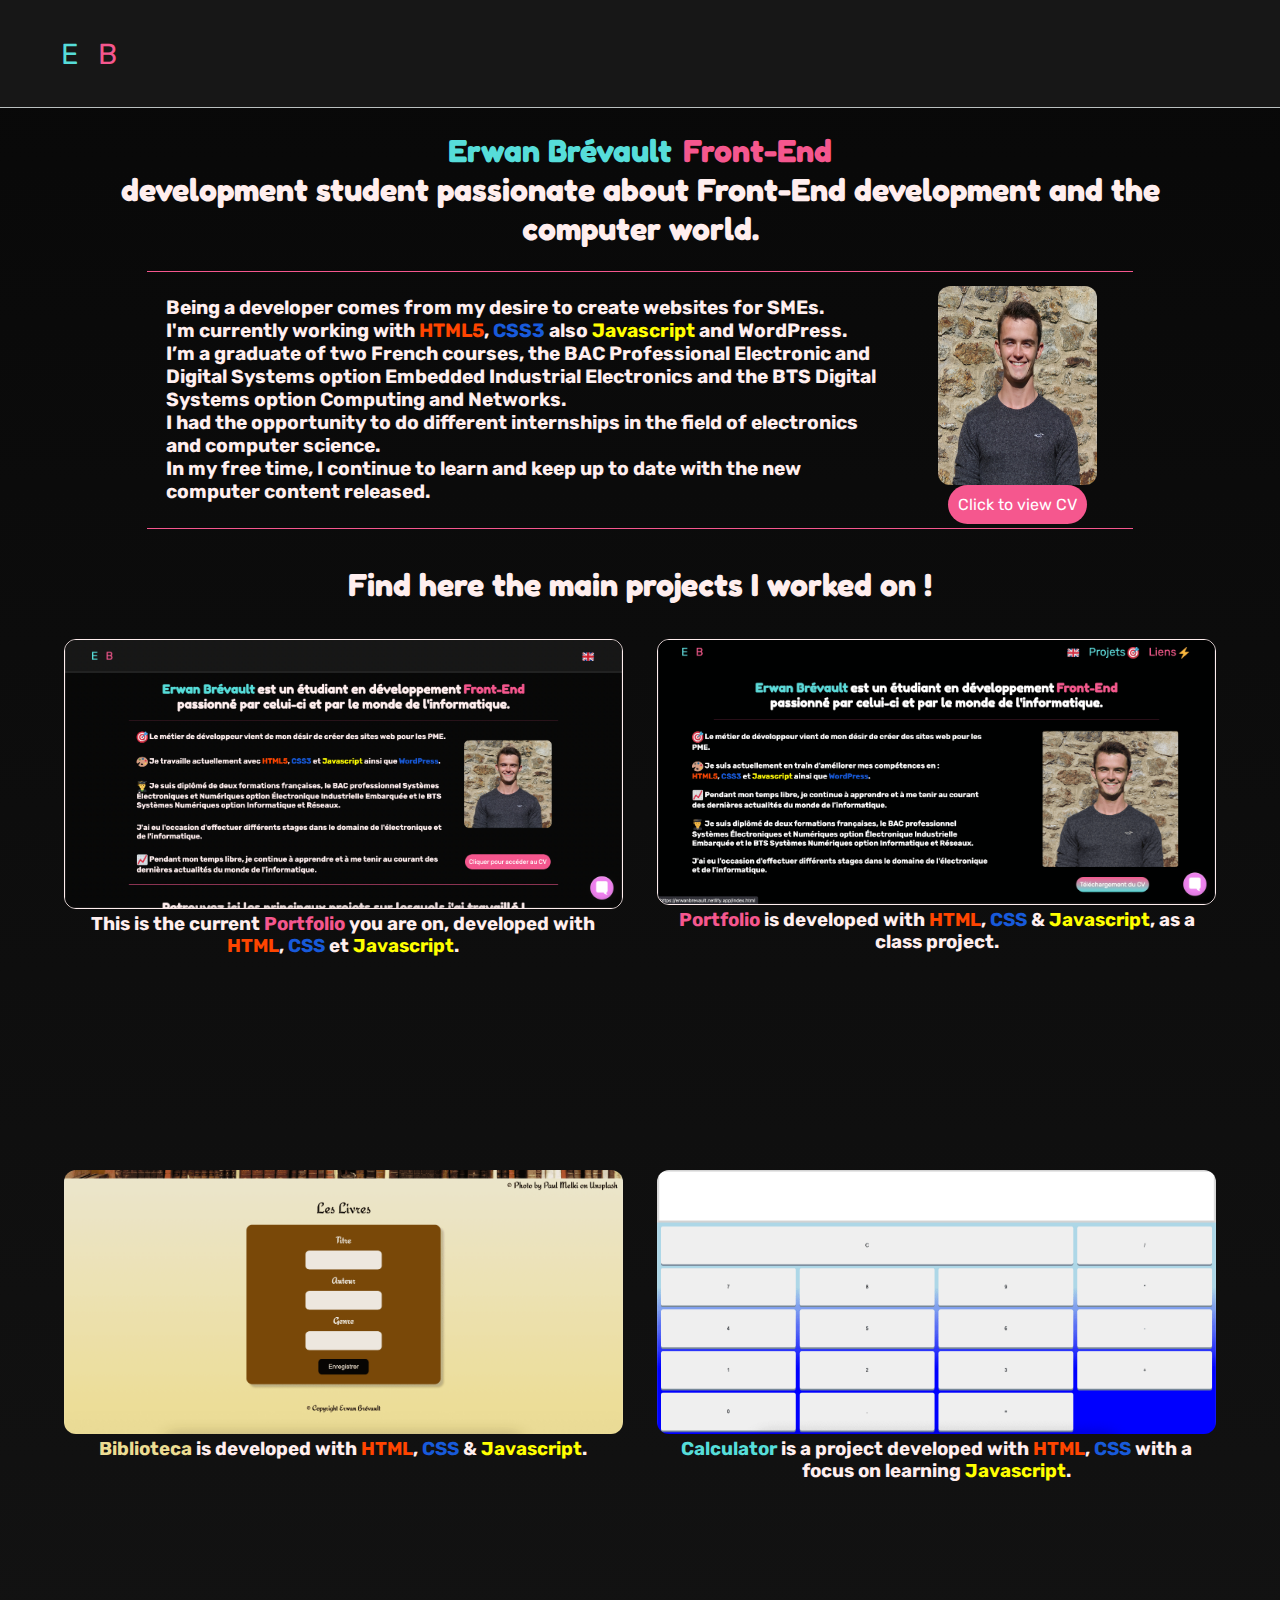
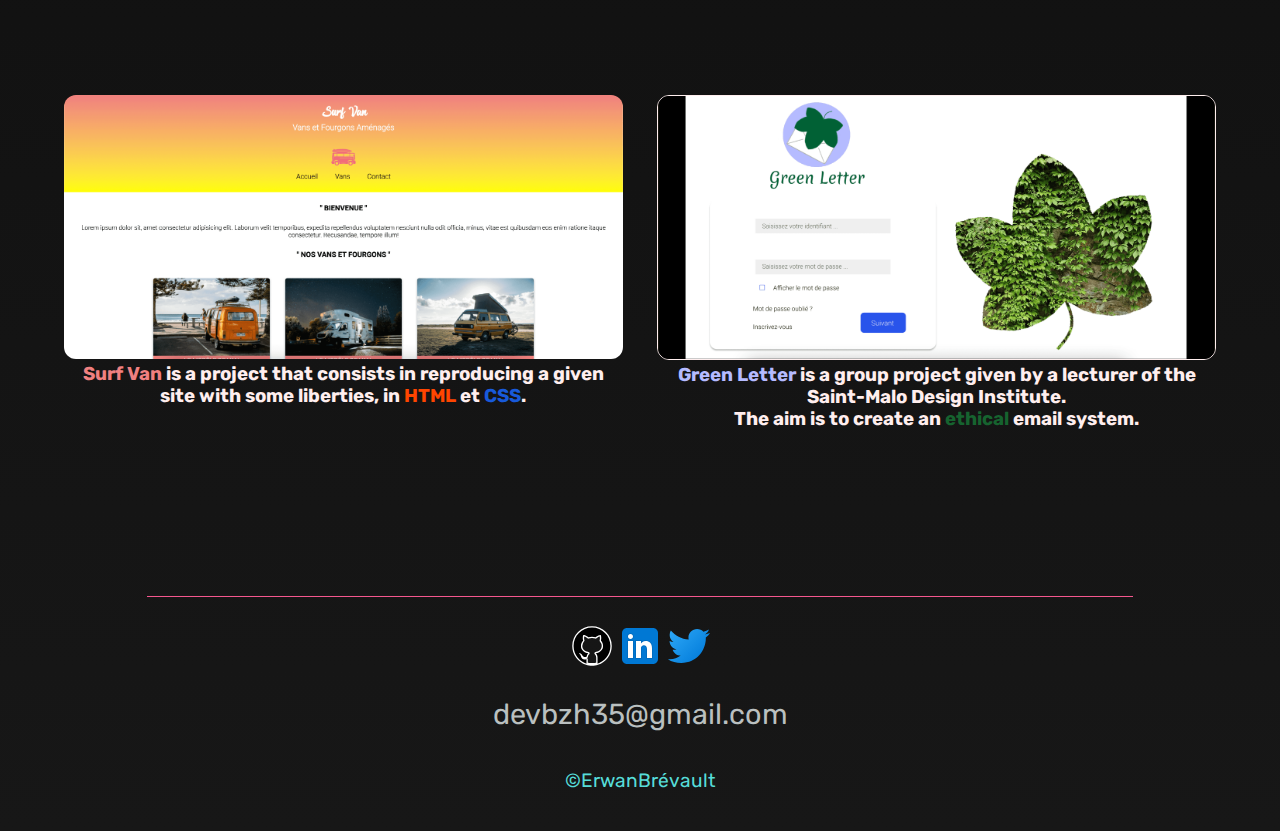
==== commit 439540be: "big changes site new respons:1440px,1920px,600px" ====
--- a/pages/en/index.html
+++ b/pages/en/index.html
@@ -5,8 +5,10 @@
   <meta charset="UTF-8" />
   <meta http-equiv="X-UA-Compatible" content="IE=edge" />
   <meta name="viewport" content="width=device-width, initial-scale=1.0" />
-  <link rel="stylesheet" href="/design/style.css" />
-  <link rel="stylesheet" href="/design/styleBase.css" />
+  <link rel="stylesheet" href="../../design/style.css" />
+  <link rel="stylesheet" href="../../design/styleBase.css" />
+  <link rel="stylesheet" href="../../design/styleProj.css" />
+
   <link rel="stylesheet"
     href="https://fonts.googleapis.com/css2?family=Fredoka+One&family=Rubik:wght@300;400;700&display=swap"
     type="text/css">
@@ -17,83 +19,150 @@
 <body>
   <!-- !header production -->
   <header>
-    <section class="section-flex">
-      <nav>
-        <p>
-          <a href="/pages/en/index.html">
-            <span class="colorBlue">E</span><span class="colorPink">B</span>
-          </a>
-        </p>
-        <!--* create 3 buttons -->
-        <ul>
-          <li>
-            <a href="/index.html"><i class="em em-fr"></i></a>
-          </li>
-          <li>
-            <a href="/pages/en/pages/projects.html" class="colorBlue">Projects<i class="em em-dart"></i></a>
-          </li>
-          <li>
-            <a href="/pages/en/pages/links.html" class="colorPink">Links<i class="em em-zap"></i></a>
-          </li>
-        </ul>
-        <!-- *create button burger -->
-        <div class="btn-burger">
-          <div class="line-1"></div>
-          <div class="line-2"></div>
-          <div class="line-3"></div>
-        </div>
-      </nav>
-      <div class="mobile-nav">
-        <ul class="mobile-ul">
-          <li>
-            <a href="/pages/en/pages/projects.html">Projects<i class="em em-dart"></i></a>
-          </li>
-          <li>
-            <a href="/pages/en/pages/links.html">Links<i class="em em-zap"></i></a>
-          </li>
-          <li>
-            <a href="/index.html"><i class="em em-fr"></i></a>
-          </li>
-        </ul>
-      </div>
+    <nav>
+      <p>
+        <a href="./index.html">
+          <span class="colorBlue">E</span><span class="colorPink">B</span>
+        </a>
+      </p>
+      <!--* create 3 buttons -->
+      <ul>
+        <li>
+          <a href="../../index.html"><i class="em em-fr"></i></a>
+        </li>
+      </ul>
+  </header>
+  <main>
+    <!--  -->
+    <!--  -->
+    <!-- BEGINNING OF HOME SECTION -->
+    <section>
+      <h1 class="indexTitle" id="indexTitleEN">
+        <span class="colorBlue">Erwan Brévault</span> <span class="colorPink">Front-End</span> development student
+        passionate about Front-End development and the computer world.
+      </h1>
+      <hr class="hr">
+      <!-- !create container -->
+      <section class="gridMain">
+        <section class="gridFirst">
+          <h2 class="content-home">
+            <i class="em em-dart"></i> Being a developer comes from my desire to create websites for SMEs.
+            <br class="br">
+            <i class="em em-art"></i> I'm currently working with <span class="colorHTML"
+              title="Language to structure a web site">HTML5</span>,
+            <span class="colorCSS" title="Language to design a web interface">CSS3</span> also <span class="colorJS"
+              title="Language to make a web interface dynamic">Javascript</span> and
+            <span class="colorBlueB" title="CMS the most used in the world, 90% of existing sites">WordPress</span>.
+            <br class="br"><i class="em em-male-student"></i> I’m a graduate of two French courses, the BAC Professional
+            Electronic
+            and Digital Systems option Embedded Industrial Electronics and the BTS Digital Systems option Computing and
+            Networks. <br class="br"> I had the opportunity to do different internships in the field of electronics and
+            computer
+            science.
+            <br class="br"><i class="em em-male-student"></i> In my free time, I continue to learn and keep up to
+            date
+            with the new computer content released.
+          </h2>
+        </section>
+        <section class="gridSecond">
+          <div id="cont-pic">
+            <img class="sizepic" src="./pictures/profile-pic.jpg" alt="profile-picture" />
+          </div>
+          <div class="dwnld-btn">
+            <a href="./ErwanBrevaultCV.pdf" download>Click to view CV</a>
+          </div>
+        </section>
+      </section>
+      <hr class="hr">
     </section>
-  </header>
-  <!--? def title -->
-  <h1 class="indexTitle" id="indexTitleEN">
-    <span class="colorBlue">Erwan Brévault</span> is a <span class="colorPink">Front-End</span> development student who
-    is
-    passionate about Front-End development and the computer world.
-  </h1>
-  <hr class="hr">
-  <!-- !create container -->
-  <main>
-    <section class="gridMain">
-      <section class="gridFirst">
-        <h2>
-          <i class="em em-dart"></i> Being a developer comes from my desire to create websites for SMEs.
-          <br><br>
-          <i class="em em-art"></i> I'm currently improving my skills of : <br><span class="colorOrange"
-            title="Language to structure a web site">HTML5</span>,
-          <span class="colorBlueB" title="Language to design a web interface">CSS3</span> also <span class="colorYell"
-            title="Language to make a web interface dynamic">Javascript</span> and
-          <span class="colorBlueB" title="CMS the most used in the world, 90% of existing sites">WordPress</span>.
-          <br><br><i class="em em-chart_with_upwards_trend"></i> In my free time, I continue to learn and keep up to
-          date
-          with the new computer content released.
-          <br><br><i class="em em-male-student"></i> I’m a graduate of two French courses, the BAC Professional
-          Electronic
-          and Digital Systems option Embedded Industrial Electronics and the BTS Digital Systems option Computing and
-          Networks. <br><br> I had the opportunity to do different internships in the field of electronics and computer
-          science.
-        </h2>
+    <!-- ENDING OF HOME SECTION -->
+    <!--  -->
+    <!--  -->
+    <!-- BEGGINING OF PROJECTS SECTION -->
+    <!-- !section containing project images -->
+    <section>
+      <h2 class="projectTitle">Find here the main projects I worked on !</h2>
+      <section id="proj">
+        <!-- ?image setting -->
+        <div>
+          <a href="https://erwanbrevault.netlify.app/" target="_blank">
+            <img src="../../pictures/portefolio.png" alt="Portefolio actuel" class="proj-border">
+          </a>
+          <h3>
+            <a href="https://erwanbrevault.netlify.app/" target="_blank">This is the current <span
+                class="colorPink">Portfolio</span></a> you are on, developed with <span class="colorHTML">HTML</span>,
+            <span class="colorCSS">CSS</span> et
+            <span class="colorJS">Javascript</span>.
+          </h3>
+        </div>
+        <!-- ?image setting -->
+        <div>
+          <a href="https://erwanbrev.github.io/Portfolio-course/" target="_blank">
+            <img src="../../pictures/pportefolio.png" alt="Portefolio crée pour les cours" class="proj-border">
+          </a>
+          <h3>
+            <a href="https://erwanbrev.github.io/Portfolio-course/" target="_blank"> <span
+                class="colorPink">Portfolio</span></a>
+            is developed with
+            <span class="colorHTML">HTML</span>, <span class="colorCSS">CSS</span> &
+            <span class="colorJS">Javascript</span>, as a class project.
+          </h3>
+        </div>
+        <!-- ?image setting -->
+        <div>
+          <a href="https://erwanbrev.github.io/biblioteca/index.html" target="_blank">
+            <img src="../../pictures/biblioteca.png" alt="biblioteca">
+          </a>
+          <h3>
+            <a href="https://erwanbrev.github.io/biblioteca/index.html" target="_blank"><span
+                class="biblbg">Biblioteca</span></a> is developed with <span class="colorHTML">HTML</span>, <span
+              class="colorCSS">CSS</span> &
+            <span class="colorJS">Javascript</span>.
+          </h3>
+        </div>
+
+        <!-- ?image setting -->
+        <div>
+          <a href="https://erwanbrev.github.io/Calculator/" target="_blank">
+            <img src="../../pictures/calculator.png" alt="Calculator">
+          </a>
+          <h3>
+            <a href="https://erwanbrev.github.io/Calculator/" target="_blank"><span class="colorBlue">Calculator
+              </span></a> is a project developed with <span class="colorHTML">HTML</span>, <span
+              class="colorCSS">CSS</span> with a focus on learning <span class="colorJS">Javascript</span>.
+          </h3>
+        </div>
+
+        <!-- ?image setting -->
+        <div>
+          <a href="https://erwanbrev.github.io/SurfVan/" target="_blank">
+            <img src="../../pictures/surfvan.png" alt="SurfVan">
+          </a>
+          <h3>
+            <a href="https://erwanbrev.github.io/SurfVan/" target="_blank"><span class="surf">Surf Van</a></span>
+            is a project that consists in reproducing a given site with some liberties, in <span
+              class="colorHTML">HTML</span> et <span class="colorCSS">CSS</span>.
+          </h3>
+        </div>
+
+        <!-- ?image setting -->
+        <div>
+          <a href="https://www.figma.com/proto/ym9fygXTdbamZqbdTbSHBO/Green-Letter?node-id=1%3A2&scaling=min-zoom&page-id=0%3A1&starting-point-node-id=1%3A2"
+            target="_blank">
+            <img src="../../pictures/green.png" alt="GreenLetter" class="proj-border">
+          </a>
+          <h3>
+            <a href="https://www.figma.com/proto/ym9fygXTdbamZqbdTbSHBO/Green-Letter?node-id=1%3A2&scaling=min-zoom&page-id=0%3A1&starting-point-node-id=1%3A2"
+              target="_blank"><span class="greenL">Green Letter</a></span>
+            is a group project given by a lecturer of the Saint-Malo Design Institute. <br> The aim is to create an <span
+              class="greenE">ethical</span> email system.
+          </h3>
+        </div>
       </section>
-      <section class="gridSecond">
-        <div class="img">
-          <img class="sizepic" src="/pictures/profile-pic.jpg" alt="profile-picture" />
-        </div>
-        <a href="/ErwanBrevCV.pdf" download class="dwnld-btn">CV download</a>
-      </section>
+      <hr class="hr">
     </section>
+    <!--  -->
+    <!-- ENDING OF PROJECTS SECTION -->
     <!--! formspree contact form -->
     <script src="https://formspree.io/js/formbutton-v1.min.js" defer></script>
     <script>
@@ -132,50 +201,48 @@
       });
     </script>
   </main>
+  <!--  -->
   <!-- !website's footer -->
   <footer>
-    <section class="section-flex2">
-      <nav class="wrapperFooter">
-        <!-- *import social-logos -->
-        <div class="wrapTop">
-          <div id="pics">
-            <a href="https://github.com/erwanbrev" target="_blank">
-              <img src="/pictures/svg/icons8-github-4!.png" alt="github-logo" />
-            </a>
-            <a href="https://www.linkedin.com/in/erwanbrev/" target="_blank">
-              <img src="/pictures/svg/icons8-linkedin.svg" alt="linkedin-logo" />
-            </a>
-            <a href="https://twitter.com/dev_bzh" target="_blank">
-              <img src="/pictures/svg/icons8-twitter.svg" alt="twitter-logo" />
-            </a>
-            <a href="https://www.instagram.com/erwanbvt/" target="_blank"><img src="/pictures/svg/icons8-instagram.svg"
-                alt="instagram-logo" />
-            </a>
-          </div>
-        </div>
-        <!-- *import mobile social-logos  -->
-        <div id="picsMobile" class="wrapTop">
+    <nav class="wrapperFooter">
+      <!-- *import social-logos -->
+      <div class="wrapTop">
+        <div id="pics">
           <a href="https://github.com/erwanbrev" target="_blank">
-            <img src="/pictures/svg/mobile/icons8-github.svg" alt="github-logo" />
-          </a>
-          <a href="https://www.linkedin.com/in/erwanbrev" target="_blank">
-            <img src="/pictures/svg/mobile/icons8-linkedin.svg" alt="linkedin-logo" />
+            <img src="../../pictures/svg/icons8-github-4!.png" alt="github-logo" />
+          </a>
+          <a href="https://www.linkedin.com/in/erwanbrev/" target="_blank">
+            <img src="../../pictures/svg/icons8-linkedin.svg" alt="linkedin-logo" />
           </a>
           <a href="https://twitter.com/dev_bzh" target="_blank">
-            <img src="/pictures/svg/mobile/icons8-twitter.svg" alt="twitter-logo" />
-          </a>
-        </div>
-        <!-- !option to send mail after clicked -->
-        <div id="mail" class="wrapBot">
-          <a href="mailto:devbzh35@gmail.com">devbzh35@gmail.com</a>
-        </div>
-        <div class="wrapSign">
-          <p>©ErwanBrévault</p>
-        </div>
-      </nav>
-    </section>
+            <img src="../../pictures/svg/icons8-twitter.svg" alt="twitter-logo" />
+          </a>
+          <a href="https://www.instagram.com/erwanbvt/" target="_blank"><img
+              src=../../pictures/svg/icons8-instagram.svg" alt="instagram-logo" />
+          </a>
+        </div>
+      </div>
+      <!-- *import mobile social-logos  -->
+      <div id="picsMobile" class="wrapTop">
+        <a href="https://github.com/erwanbrev" target="_blank">
+          <img src="../../pictures/svg/mobile/icons8-github.svg" alt="github-logo" />
+        </a>
+        <a href="https://www.linkedin.com/in/erwanbrev" target="_blank">
+          <img src="../../pictures/svg/mobile/icons8-linkedin.svg" alt="linkedin-logo" />
+        </a>
+        <a href="https://twitter.com/dev_bzh" target="_blank">
+          <img src="../../pictures/svg/mobile/icons8-twitter.svg" alt="twitter-logo" />
+        </a>
+      </div>
+      <!-- !option to send mail after clicked -->
+      <div id="mail" class="wrapBot">
+        <a href="mailto:devbzh35@gmail.com">devbzh35@gmail.com</a>
+      </div>
+      <div class="wrapSign">
+        <p id="sign">©ErwanBrévault</p>
+      </div>
+    </nav>
   </footer>
-  <script src="/index.js"></script>
 </body>
 
 </html>--- a/design/style.css
+++ b/design/style.css
@@ -15,15 +15,31 @@
   display: none;
 }
 
+.indexTitle,
+.gridMain,
+.projectTitle {
+  padding: 10px;
+}
+
+.indexTitle,
+.projectTitle {
+  font-size: 2rem;
+  font-family: "Fredoka One", "Arial";
+}
+
+.gridMain,
+.sizepic {
+  border-radius: 12px;
+}
+
 .indexTitle {
   display: flex;
-  font-family: "Fredoka One", "Arial";
   width: 90%;
   margin: auto;
   flex-wrap: wrap;
   justify-content: center;
-  padding: 10px;
-  margin-top: 3%;
+  margin-top: 1%;
+  font-size: 2rem;
 }
 
 #indexTitleEN {
@@ -34,13 +50,32 @@
   margin: 0 .5%;
 }
 
+.br {
+  content: "";
+  display: block;
+  height: 5vh;
+}
+
 .hr {
   margin: 2% auto;
-  margin-top: 1%;
   background-color: var(--pinkmo);
   height: 1px;
-  width: 80%;
+  width: 77%;
   border: none;
+}
+
+.hr:nth-child(2) {
+  margin-top: 1%;
+  margin-bottom: 0%;
+}
+
+.hr:nth-child(4) {
+  margin-top: 0%;
+}
+
+.hr:nth-child(3) {
+  margin-top: 0%;
+  margin-bottom: 0%;
 }
 
 .gridMain {
@@ -48,72 +83,98 @@
   grid-template-columns: repeat(2, 1fr);
   grid-template-rows: repeat(1, 1fr);
   justify-items: center;
-  margin: 1% 5%;
-  height: 460px;
-  padding: 10px;
-  border-radius: 10px;
+  width: 79vw;
+  margin: auto 11%;
 }
 
 .gridFirst {
   grid-column: 1;
   grid-row: 1;
-  width: 800px;
+  width: 58vw;
 }
 
 .gridSecond {
   grid-column: 2;
   grid-row: 1;
-  margin-top: 3%;
-  margin-left: 20%;
-}
-
-h2 {
+  display: flex;
+  flex-direction: column;
+  justify-content: space-around;
+  align-items: center;
+}
+
+.content-home {
   padding: 2%;
   font-size: 120%;
   width: 100%;
 }
 
-a.dwnld-btn {
+.dwnld-btn a {
   text-decoration: none;
   padding: 10px;
-  background: linear-gradient(var(--pinkmo), var(--bluemo));
+  background-color: var(--pinkmo);
   color: white;
   border-radius: 25px;
-  margin: 1.5% 6%;
-  position: absolute;
-  z-index: 3;
-}
-
-a.dwnld-btn:hover {
-  background: linear-gradient(var(--bluemo), var(--pinkmo));
-}
-
-.img {
-  display: block;
-  position: relative;
-  z-index: 1;
+}
+
+#cont-pic {
+  display: flex;
+  justify-content: center;
 }
 
 .sizepic {
-  width: 350px;
-  border-radius: 5px;
-}
-
-.sizepic:hover {
-  width: 380px;
-}
-
-/* !website's footer */
-
-.section-flex2 {
-  display: grid;
-  align-content: center;
-}
-
-footer {
-  margin-top: 4%;
-}
-
+  width: 80%;
+}
+
+
+/*  */
+/*  */
+/*  */
+/*  */
+/*  */
+/*  */
+/* ?1920 x 682 PC  */
+@media screen and (min-width: 1920px) {
+
+  /* !container */
+  .gridMain {
+    display: grid;
+    grid-template-columns: repeat(2, 1fr);
+    grid-template-rows: repeat(1, 1fr);
+    justify-items: center;
+    margin: 2% auto;
+    width: 80%;
+    height: 53vh;
+  }
+
+  .gridFirst {
+    grid-column: 1;
+    grid-row: 1;
+    width: 58vw;
+  }
+
+  .gridSecond {
+    grid-column: 2;
+    grid-row: 1;
+    margin-top: 2%;
+    margin-left: 1%;
+  }
+
+  h2 {
+    padding: 2%;
+    font-size: 140%;
+    width: 100%;
+    line-height: 140%;
+  }
+
+  a.dwnld-btn {
+    padding: 15px;
+    margin: 1.2% 6.8%;
+  }
+
+  .sizepic {
+    width: 80%;
+  }
+}
 
 /*  */
 /*  */
@@ -124,23 +185,6 @@
 /*  */
 /* ?footer resize full window */
 @media screen and (max-width: 780px) {
-
-  /* ! header */
-  header {
-    margin-top: 2%;
-  }
-
-  nav ul {
-    margin-right: 2%;
-  }
-
-  .section-flex {
-    width: 100%;
-  }
-
-  nav p {
-    margin-left: 2%;
-  }
 
   /* ! container */
 
@@ -164,14 +208,21 @@
     height: 3px;
     margin: 2% auto;
   }
-
+  .hr:nth-child(2),
+  .hr:nth-child(4) {
+    margin-top: 4%;
+  }
+
+  .hr:nth-child(3) {
+    margin-top: 12%;
+    margin-bottom: 6%;
+  }
   .gridMain {
     display: grid;
     grid-template-columns: repeat(1, 1fr);
     grid-template-rows: repeat(2, 1fr);
     justify-items: center;
-    margin: 5% 5%;
-    height: 1040px;
+    height: 130vh;
   }
 
   .gridFirst {
@@ -198,135 +249,81 @@
     margin-bottom: 0;
   }
 
-  .img {
-    display: block;
-  }
-
   .sizepic {
     width: 320px;
   }
 }
 
-  /*  */
-  /*  */
-  /*  */
-  /*  */
-  /*  */
-  /*  */
-  /*  */
-  /*? mobile size */
-  /* ?400 x 786 */
-  @media screen and (max-width: 600px) {
-    .indexTitle {
-      width: 85%;
-      margin: auto;
-      font-size: 160%;
-      justify-content: center;
-      padding: 10px;
-      text-align: center;
-      margin-top: 3%;
-    }
-
-    a.dwnld-btn {
-      margin: 4% auto;
-    }
-
-    .hr {
-      height: 3px;
-      margin: 2% auto;
-    }
-
-    .gridMain {
-      display: grid;
-      grid-template-columns: repeat(1, 1fr);
-      grid-template-rows: repeat(2, 1fr);
-      justify-items: center;
-      margin: 5% 5%;
-      height: 890px;
-    }
-
-    .gridFirst {
-      grid-column: 1;
-      grid-row: 1;
-      width: 300px;
-      text-align: center;
-    }
-
-    .gridSecond {
-      margin-top: 10%;
-      grid-column: 1;
-      grid-row: 2;
-      margin-bottom: 0%;
-    }
-
-    /* MAIN */
-    h2 {
-      padding: 2%;
-      font-size: 90%;
-      width: 100%;
-      line-height: 140%;
-    }
-
-    .img {
-      display: block;
-    }
-
-    .sizepic {
-      width: 190px;
-    }
-  }
-
-  /*  */
-  /*  */
-  /*  */
-  /*  */
-  /*  */
-  /*  */
-  /* ?1920 x 1080 PC  */
-  @media screen and (min-width: 1920px) {
-
-    /* !container */
-    .gridMain {
-      display: grid;
-      grid-template-columns: repeat(2, 1fr);
-      grid-template-rows: repeat(1, 1fr);
-      justify-items: center;
-      margin: 2% auto;
-      width: 1250px;
-      height: 620px;
-    }
-
-    .gridFirst {
-      grid-column: 1;
-      grid-row: 1;
-      width: 721px;
-    }
-
-    .gridSecond {
-      grid-column: 2;
-      grid-row: 1;
-      margin-top: 2%;
-      margin-left: 1%;
-    }
-
-    h2 {
-      padding: 2%;
-      font-size: 140%;
-      width: 100%;
-      line-height: 140%;
-    }
-
-    a.dwnld-btn {
-      padding: 15px;
-      margin: 1.2% 6.8%;
-    }
-
-    .img {
-      display: block;
-    }
-
-    .sizepic {
-      margin-top: 3%;
-      width: 450px;
-    }
-  }+/*  */
+/*  */
+/*  */
+/*  */
+/*  */
+/*  */
+/*  */
+/*? mobile size */
+/* ?400 x 786 */
+@media screen and (max-width: 600px) {
+  .indexTitle {
+    width: 85%;
+    margin: auto;
+    font-size: 160%;
+    justify-content: center;
+    padding: 10px;
+    text-align: center;
+    margin-top: 8%;
+  }
+
+  a.dwnld-btn {
+    margin: 4% auto;
+  }
+
+  .hr {
+    height: 3px;
+    margin: 2% auto;
+  }
+
+  .hr:nth-child(2),
+  .hr:nth-child(4) {
+    margin-top: 6%;
+  }
+
+  .hr:nth-child(3) {
+    margin-top: 12%;
+    margin-bottom: 6%;
+  }
+
+  .gridMain {
+    display: grid;
+    grid-template-columns: repeat(1, 1fr);
+    grid-template-rows: repeat(2, 1fr);
+    justify-items: center;
+    height: 140vh;
+  }
+
+  .gridFirst {
+    grid-column: 1;
+    grid-row: 1;
+    width: 300px;
+    text-align: center;
+  }
+
+  .gridSecond {
+    margin-top: 10%;
+    grid-column: 1;
+    grid-row: 2;
+    margin-bottom: 0%;
+  }
+
+  /* MAIN */
+  h2 {
+    padding: 2%;
+    font-size: 90%;
+    width: 100%;
+    line-height: 140%;
+  }
+
+  .sizepic {
+    width: 190px;
+  }
+}--- a/design/styleBase.css
+++ b/design/styleBase.css
@@ -12,12 +12,10 @@
 :root {
     --pinkmo: #f5578e;
     --bluemo: #56ddd9;
-    --grey: #bac0c0;
-    --greyBis: #A3A5A5;
-    --bgtwo: #171717;
-    --bgBlack: #010101;
+    --font-mail: #bac0c0;
+    --header-footer: #171717;
+    --bgBlack: #080808;
     --bgWhite: #ffeeee;
-    --bgtwoBis: #CCECE6;
 }
 
 /* !definition du body */
@@ -26,7 +24,8 @@
     font-style: normal;
     /* *hauteur minimum, celle de l'écran */
     min-height: 100vh;
-    background-color: var(--bgBlack);
+    /* background-color: var(--bgBlack); */
+    background: linear-gradient(var(--bgBlack), var(--header-footer));
     background-size: cover;
     color: var(--bgWhite);
 }
@@ -44,24 +43,24 @@
     color: var(--pinkmo);
 }
 
-.colorOrange {
+.colorHTML {
     color: orangered;
 }
 
-.colorYell {
+.colorJS {
     color: yellow;
 }
 
-.colorBlueB {
+.colorCSS {
     color: #185ada;
 }
 
 .colorGrey {
-    color: var(--grey);
-}
-
-.bgtwo {
-    color: var(--bgtwo);
+    color: var(--font-mail);
+}
+
+.header-footer {
+    color: var(--header-footer);
 }
 
 /* !header */
@@ -70,26 +69,18 @@
 
 header {
     height: 12vh;
-}
-
-.section-flex {
-    height: 100%;
 }
 
 nav {
     display: flex;
     align-items: center;
     justify-content: space-between;
+    height: 100%;
 }
 
 /**sizing of logo */
 nav p {
     margin-left: 4%;
-}
-
-nav ul,
-nav p {
-    margin-top: 1.5%;
 }
 
 nav span {
@@ -105,19 +96,12 @@
 nav ul {
     list-style: none;
     display: flex;
-    margin: 1.7% 4%;
     margin-bottom: 0%;
 }
 
-nav ul li {
-    font-size: 1.8rem;
-    margin: 0 10px;
-}
-
 nav i {
-    font-size: 20px;
-    margin: 0 5px;
-    margin-bottom: 6%;
+    font-size: 1.4rem;
+    margin-right: 5rem;
 }
 
 /* apparence des options */
@@ -127,94 +111,129 @@
 
 /* !container */
 
-header,
-.gridMain,
-.containerV2,
-#proj,
-footer {
-    background-color: var(--bgtwo);
-}
-
-.containerV2 a {
-    color: var(--bgWhite);
+header {
+    border-bottom: .2px solid var(--font-mail);
+    background-color: var(--header-footer);
 }
 
 #mail a,
 .wrapSign {
-    color: var(--grey);
-}
-
-#proj img {
-    box-shadow: 8px 8px 5px var(--bgWhite);
-}
-
-#mainGrid,
-.containerV2,
-#proj,
-#proj img {
-    border: var(--bgWhite) .5px solid;
+    color: var(--font-mail);
+}
+
+.proj-border {
+    border: var(--bgWhite) .9px solid;
 }
 
 /* ! */
 
-/* !footer*/
+/* !footer */
+#pics {
+    display: none;
+}
+
 footer {
     display: grid;
-    height: 14vh;
+    height: 26vh;
+    padding: 18px;
+    position: relative;
+    bottom: 0;
 }
 
 .wrapperFooter {
     width: 100%;
     display: grid;
-    grid-template-columns: repeat(3, 1fr);
-    grid-template-rows: repeat(2, 1fr);
-    justify-items: center;
-    align-items: center;
+    grid-template-columns: repeat(1, 1fr);
+    grid-template-rows: repeat(3, 1fr);
 }
 
 .wrapTop {
-    grid-column: 2;
-    grid-row: 1 / 3;
+    grid-column: 1;
+    grid-row: 1;
 }
 
 .wrapBot {
     grid-column: 1;
-    grid-row: 1 / 3;
+    grid-row: 2;
 }
 
 .wrapSign {
-    grid-column: 3;
-    grid-row: 1 / 3;
-    font-size: 3rem;
-}
-
-.wrapSign p {
-    margin-left: 0;
-    font-size: 2rem;
+    grid-column: 1;
+    grid-row: 3;
+    color: var(--bluemo);
+    font-size: 1.2rem;
+    display: flex;
+    justify-content: center;
+}
+
+#sign {
+    margin-top: 0%;
+    margin-left: 0%;
+}
+
+nav #pics {
+    display: none;
+}
+
+nav #picsMobile {
+    width: 100%;
+    display: flex;
+    justify-content: center;
 }
 
 #mail a {
-    text-decoration: none;
-    font-size: 2rem;
-}
-
-#pics {
+    font-size: 1.8rem;
     display: flex;
-    width: 400px;
-    justify-content: space-around;
-}
-
-#pics img:hover {
-    width: 60px;
-}
-
-#picsMobile {
-    display: none;
-}
-
-
-
-@media screen and (max-width: 730px) {
+    justify-content: center;
+}
+
+/*  */
+/*  */
+/* ?1920 x 1080 PC  */
+@media screen and (min-width: 1920px) {
+
+    /* !header */
+    header {
+        height: 12vh;
+    }
+
+    nav span {
+        font-size: 2.5rem;
+        margin: 0 10px;
+    }
+
+    nav i {
+        font-size: 1.8rem;
+        margin-right: 5rem;
+    }
+
+    /* !footer */
+    footer {
+        display: grid;
+        height: 22vh;
+    }
+
+    #pics {
+        display: flex;
+        width: 350px;
+        margin-left: 20px;
+        justify-content: space-around;
+    }
+
+    #picsMobile {
+        display: none;
+    }
+
+    #mail {
+        display: flex;
+        font-size: 1.8rem;
+        justify-content: center;
+    }
+}
+
+/*  */
+/*  */
+@media screen and (max-width: 780px) {
 
     /* ! header */
     header {
@@ -224,67 +243,20 @@
 
     nav ul {
         margin-right: 1%;
-        margin-top: 2.5%;
     }
 
     nav p {
-        margin-left: 2%;
-    }
-
-    /* !footer */
-    #pics {
-        display: none;
-    }
-
-    footer {
-        display: grid;
-        height: 26vh;
-    }
-
-    .wrapperFooter {
-        width: 100%;
-        display: grid;
-        grid-template-columns: repeat(1, 1fr);
-        grid-template-rows: repeat(3, 1fr);
-        justify-items: center;
-    }
-
-    .wrapTop {
-        grid-column: 1;
-        grid-row: 1;
-    }
-
-    .wrapBot {
-        grid-column: 1;
-        grid-row: 2;
-    }
-
-    .wrapSign {
-        grid-column: 1;
-        grid-row: 3;
-        color: var(--bluemo);
-    }
-
-    nav #pics {
-        display: none;
-    }
-
-    nav #picsMobile {
-        display: flex;
-        width: 60%;
-        justify-content: space-around;
-    }
-
-    #mail a {
-        display: flex;
-        font-size: 1.5rem;
-        text-decoration: none;
-        color: var(--grey);
-        font-size: 2rem;
-        justify-content: center;
-    }
-}
-
+        margin-left: 4%;
+    }
+
+    nav i {
+        margin-right: 2rem;
+    }
+
+}
+
+/*  */
+/*  */
 /* !responsive mobile */
 @media screen and (max-width: 600px) {
 
@@ -302,8 +274,9 @@
         text-decoration: none;
     }
 
-    nav ul li {
-        display: none;
+    nav i {
+        font-size: 1.2rem;
+        margin-right: 1rem;
     }
 
     nav p {
@@ -372,7 +345,6 @@
     }
 
     .wrapTop {
-        margin-top: 3%;
         grid-column: 1;
         grid-row: 1;
     }
@@ -388,6 +360,7 @@
         grid-row: 3;
         color: var(--bluemo);
     }
+
     .wrapSign p {
         margin-left: 0;
         font-size: 1.5rem;
@@ -413,11 +386,8 @@
     }
 
     #mail a {
-        text-decoration: none;
-        color: var(--grey);
         font-size: 1.6rem;
     }
-
 
     /* La classe toggle est créée directement en JS */
     .toggle .line-1 {
@@ -439,64 +409,4 @@
     .desktop-img {
         display: none;
     }
-}
-
-/* ?1920 x 1080 PC  */
-@media screen and (min-width: 1920px) {
-
-    /* !header */
-    .flex-nav {
-        height: 100px;
-        margin-top: 1%;
-    }
-
-    header {
-        height: 80px;
-    }
-
-    nav span {
-        font-size: 2.5rem;
-        margin: 0 10px;
-    }
-
-    nav ul li {
-        font-size: 2.3rem;
-        margin: 0 10px;
-    }
-
-    /* !footer */
-    footer {
-        margin-top: 2%;
-        display: grid;
-        height: 14vh;
-    }
-
-    .flex-nav2 {
-        max-width: 100%;
-        margin-top: 25px;
-    }
-
-    #pics {
-        display: flex;
-        width: 350px;
-        margin-left: 20px;
-        justify-content: space-around;
-    }
-
-    #picsMobile {
-        display: none;
-    }
-
-    #mail {
-        display: flex;
-        margin-top: 5px;
-        font-size: 1.8rem;
-        justify-content: center;
-        width: 300px;
-        margin-right: 100px;
-    }
-
-    #mail a {
-        text-decoration: none;
-    }
 }--- a/design/styleProj.css
+++ b/design/styleProj.css
@@ -0,0 +1,139 @@
+/* bouton burger mobile */
+.btn-burger div {
+  height: 3px;
+  width: 30px;
+  background-color: var(--pinkmo);
+  margin: 5px 0;
+  transition: all 0.3s ease;
+}
+
+.btn-burger {
+  display: none;
+}
+
+.mobile-nav {
+  display: none;
+}
+
+.greenL {
+  color: #B5BAFF;
+}
+
+.greenE {
+  color: #16632F;
+}
+
+.biblbg {
+  color: #ECDC92;
+}
+
+.surf {
+  color: lightcoral;
+}
+
+/* grid */
+.projectTitle {
+  font-size: 2rem;
+  display: flex;
+  justify-content: center;
+}
+
+#proj {
+  display: grid;
+  grid-template-columns: repeat(2, 1fr);
+  gap: 3%;
+  margin: auto 5%;
+  margin-top: 2%;
+  width: 90%;
+  height: 173vh;
+}
+
+#proj img {
+  width: 100%;
+  border-radius: 12px;
+}
+
+#proj h3 {
+  width: 95%;
+  display: block;
+  text-align: center;
+  margin: auto;
+}
+
+#proj h3 a {
+  text-decoration: none;
+  color: var(--bgWhite);
+}
+
+/*  */
+/*  */
+/*  */
+@media screen and (min-width: 1920px) {
+  #proj {
+    height: 190vh;
+  }
+}
+
+/*  */
+/*  */
+/*  */
+/* ?footer resize full window */
+@media screen and (max-width: 780px) {
+  h2 {
+    text-align: center;
+    width: 80%;
+    margin: 1% auto;
+    font-size: 140%;
+    margin-top: 6%;
+  }
+
+  #proj {
+    display: grid;
+    grid-template-columns: repeat(2, 1fr);
+    gap: 3%;
+    margin: auto 5%;
+    margin-top: 2%;
+    height: 100vh;
+  }
+
+  #proj h3 {
+    margin-top: 8%;
+  }
+
+  #proj img {
+    width: 300px;
+    height: 150px;
+  }
+}
+
+/*  */
+/*  */
+/*  */
+/*? mobile size */
+/* ?400 x 786 */
+@media screen and (max-width: 600px) {
+  #proj {
+    display: grid;
+    grid-template-columns: repeat(1, 1fr);
+    gap: 3%;
+    margin: 8% auto;
+    width: 90%;
+    height: 203vh;
+    text-align: center;
+  }
+
+  .projectTitle {
+    font-size: 1.4rem;
+    display: flex;
+    justify-content: center;
+  }
+
+  #proj h3 {
+    margin-top: 3%;
+  }
+
+  #proj img {
+    width: 300px;
+    height: 150px;
+  }
+}